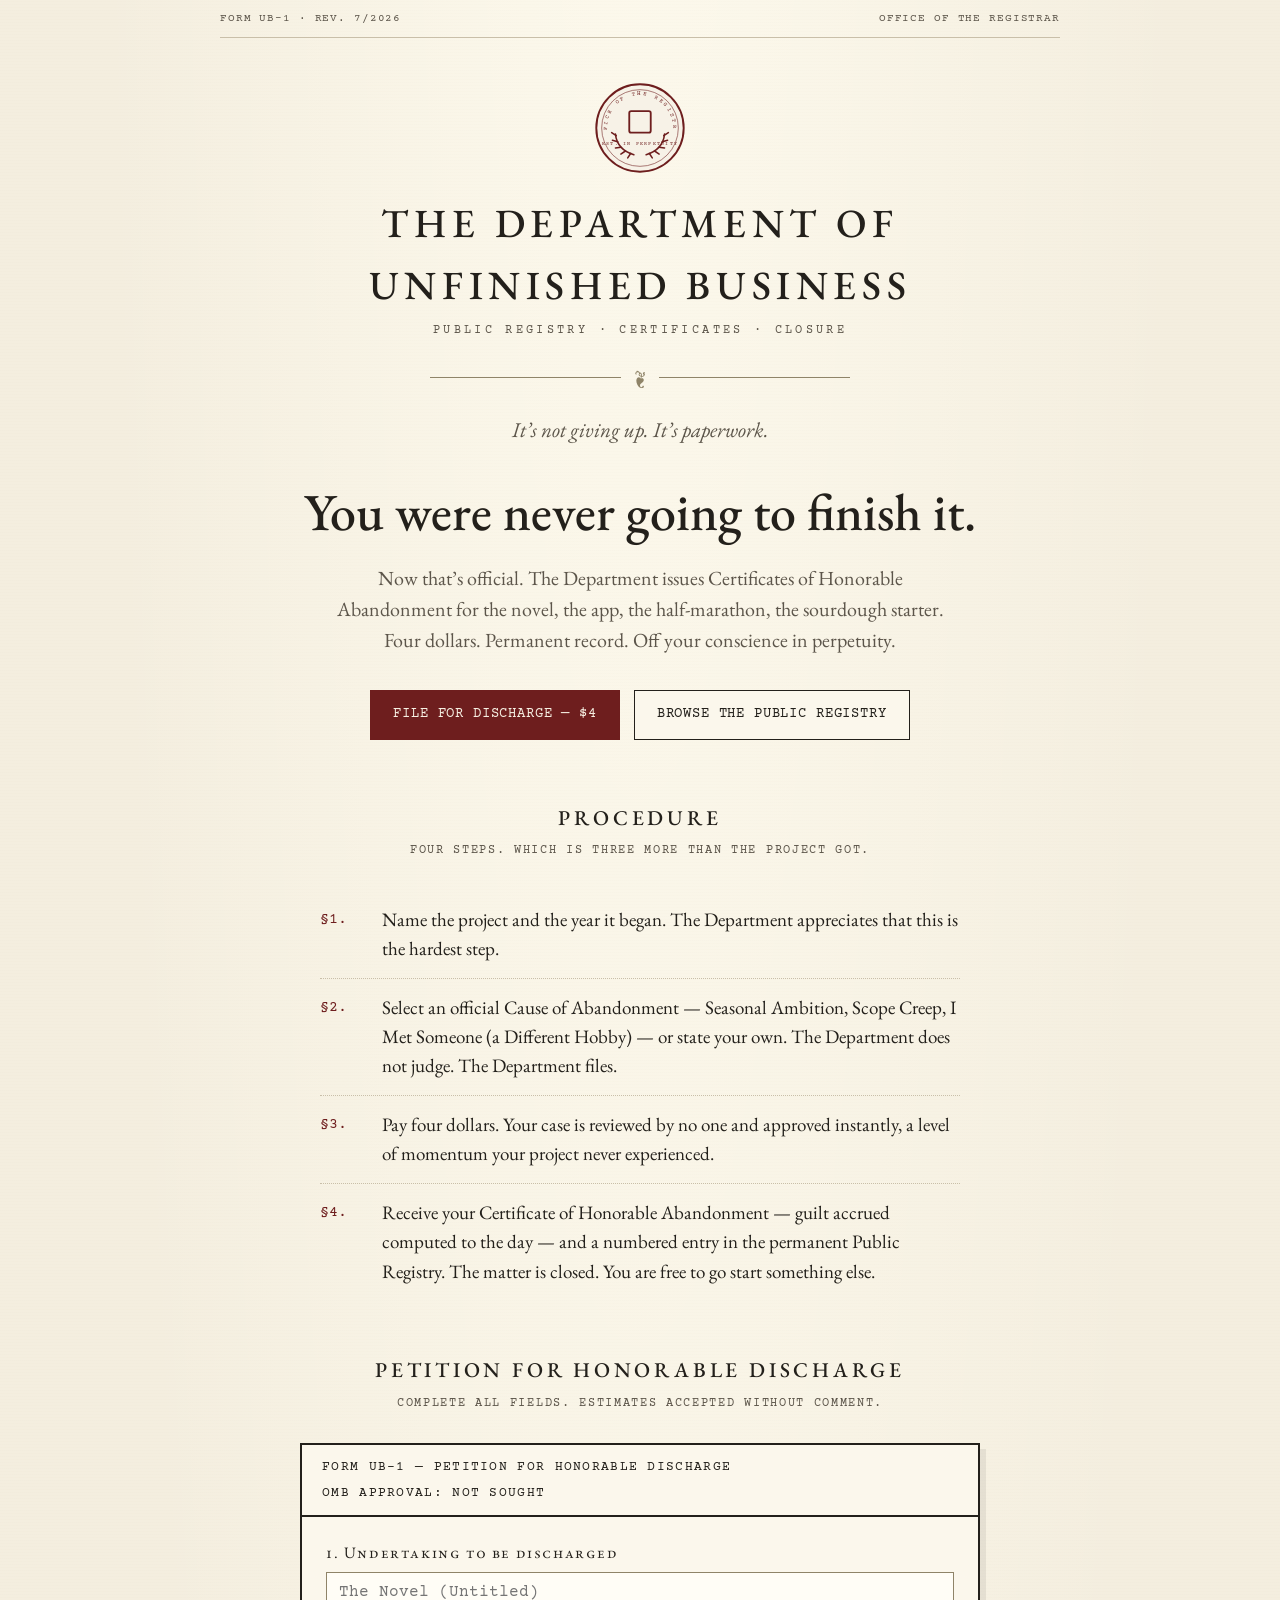
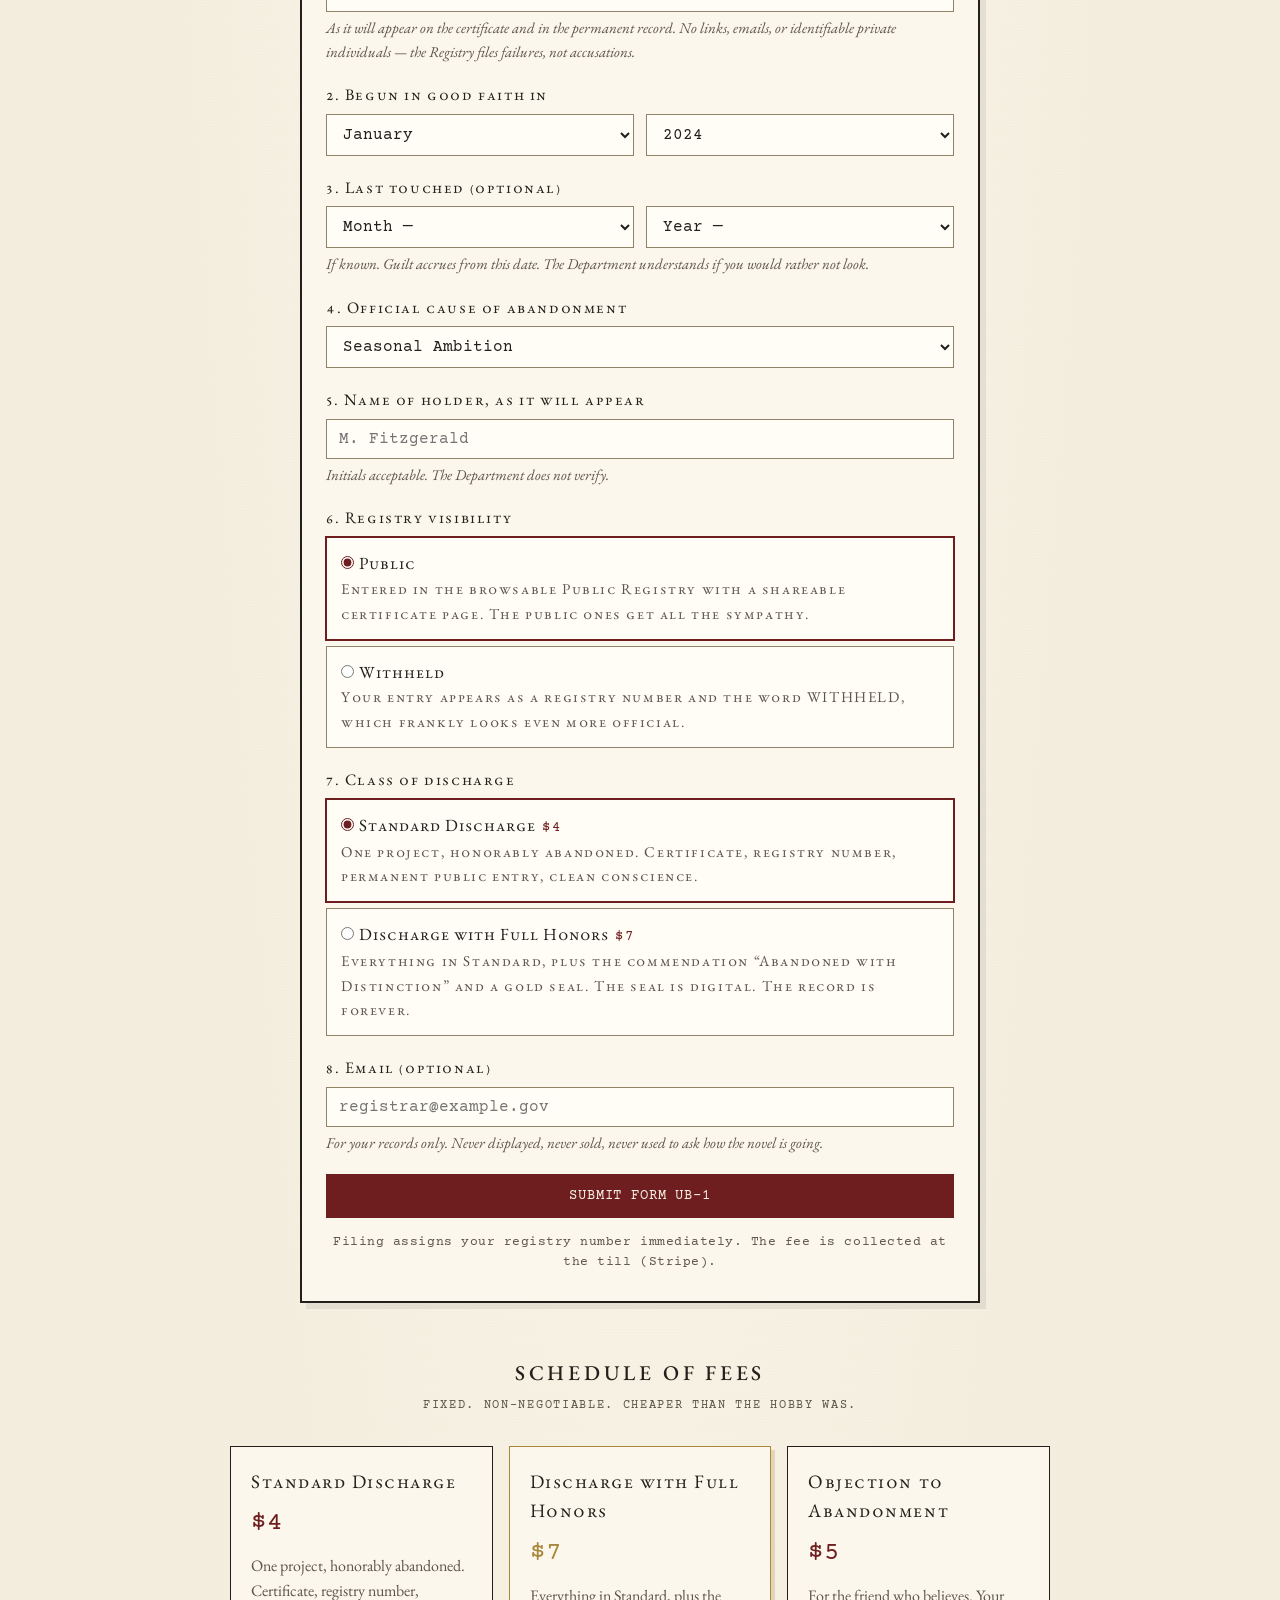
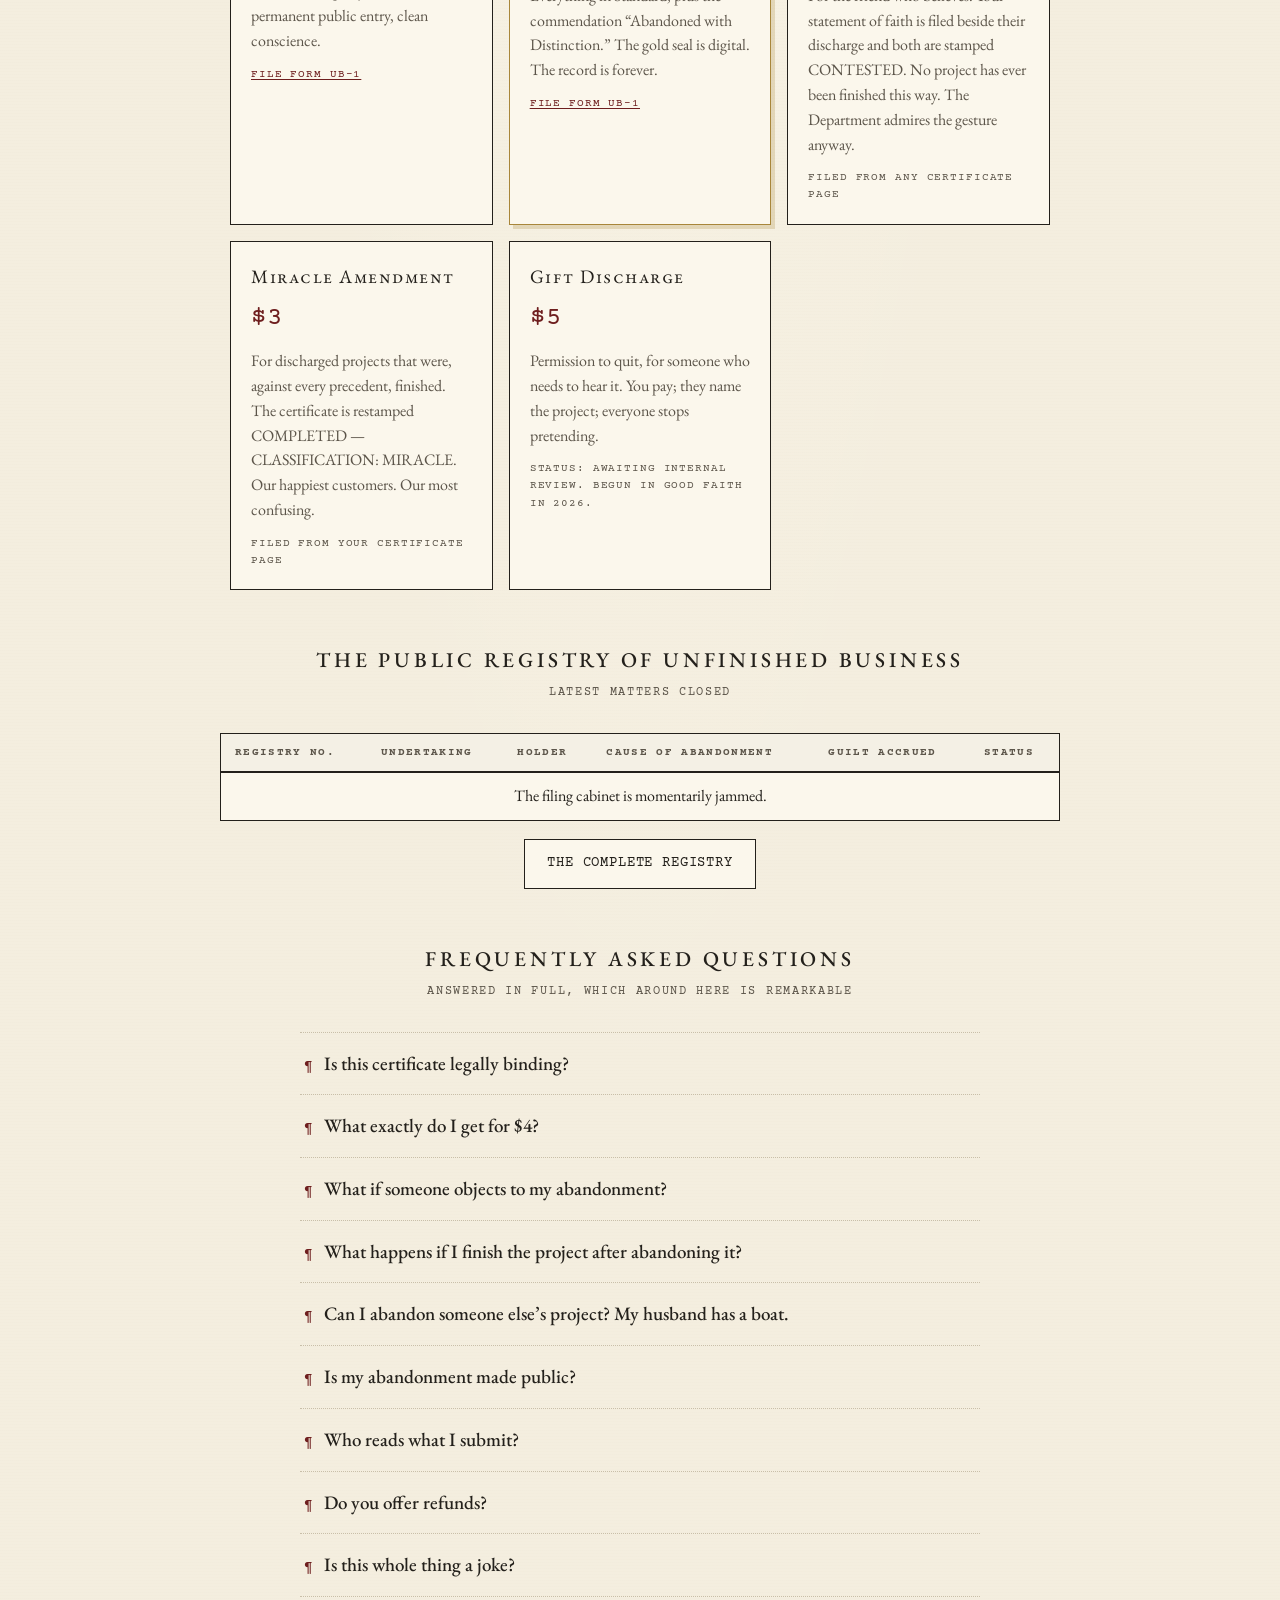
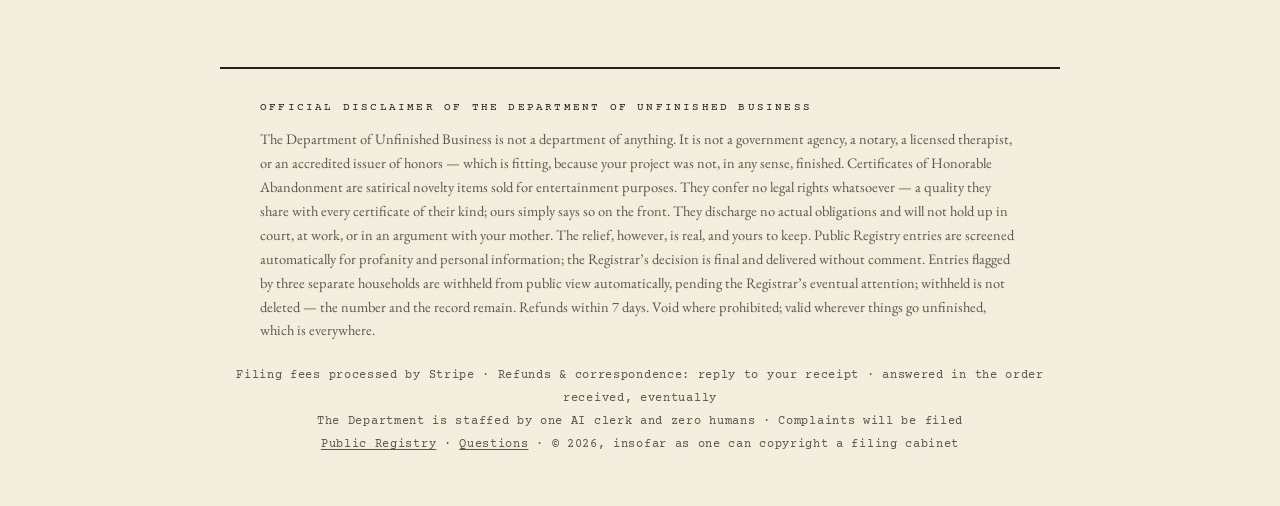
==== index.html @ 0ac71485 "Open the Department of Unfinished Business Static site: FORM UB-1 filing, Certificate of Honorable A" ====
<!DOCTYPE html>
<html lang="en">
<head>
<meta charset="utf-8">
<meta name="viewport" content="width=device-width, initial-scale=1">
<title>The Department of Unfinished Business — Certificates of Honorable Abandonment</title>
<meta name="description" content="Official Certificates of Honorable Abandonment for the novel, the app, the half-marathon, the sourdough starter. Four dollars. Permanent record. Off your conscience in perpetuity.">
<meta property="og:title" content="The Department of Unfinished Business">
<meta property="og:description" content="It’s not giving up. It’s paperwork. Certificates of Honorable Abandonment — $4, guilt computed to the day, permanent public registry.">
<meta property="og:type" content="website">
<meta name="twitter:card" content="summary">
<link rel="icon" type="image/svg+xml" href="favicon.svg">
<link rel="preconnect" href="https://fonts.googleapis.com">
<link rel="preconnect" href="https://fonts.gstatic.com" crossorigin>
<link href="https://fonts.googleapis.com/css2?family=EB+Garamond:ital,wght@0,400;0,500;1,400&family=Courier+Prime:wght@400;700&display=swap" rel="stylesheet">
<link rel="stylesheet" href="assets/dub.css">
</head>
<body>

<div class="wrap">
  <div class="formline">
    <span>Form UB-1 · Rev. 7/2026</span>
    <span>Office of the Registrar</span>
  </div>

  <header class="masthead">
    <div class="seal" id="masthead-seal" aria-hidden="true"></div>
    <h1>The Department of<br>Unfinished Business</h1>
    <div class="office">Public Registry · Certificates · Closure</div>
    <div class="rule-orn">❦</div>
    <p class="tagline">It’s not giving up. It’s paperwork.</p>
  </header>

  <section class="hero">
    <h2>You were never going to finish it.</h2>
    <p>Now that’s official. The Department issues Certificates of Honorable Abandonment for the novel, the app, the half-marathon, the sourdough starter. Four dollars. Permanent record. Off your conscience in perpetuity.</p>
    <div class="cta-row">
      <a class="btn btn-primary" href="#form-ub1">File for Discharge — $4</a>
      <a class="btn" href="registry.html">Browse the Public Registry</a>
    </div>
  </section>

  <div class="notice" id="payments-notice" hidden>
    <strong>NOTICE:</strong> The Registrar’s till opens shortly. Filings are accepted now and held for
    72 hours pending payment of the fee. Your registry number is assigned immediately and will wait,
    which is more than can be said for you.
  </div>

  <section id="how">
    <h2 class="sec-head">Procedure</h2>
    <div class="sec-sub">Four steps. Which is three more than the project got.</div>
    <ol class="steps">
      <li>Name the project and the year it began. The Department appreciates that this is the hardest step.</li>
      <li>Select an official Cause of Abandonment — Seasonal Ambition, Scope Creep, I Met Someone (a Different Hobby) — or state your own. The Department does not judge. The Department files.</li>
      <li>Pay four dollars. Your case is reviewed by no one and approved instantly, a level of momentum your project never experienced.</li>
      <li>Receive your Certificate of Honorable Abandonment — guilt accrued computed to the day — and a numbered entry in the permanent Public Registry. The matter is closed. You are free to go start something else.</li>
    </ol>
  </section>

  <section id="file">
    <h2 class="sec-head">Petition for Honorable Discharge</h2>
    <div class="sec-sub">Complete all fields. Estimates accepted without comment.</div>

    <form class="formbox" id="form-ub1" novalidate>
      <div class="form-title">
        <span>Form UB-1 — Petition for Honorable Discharge</span>
        <span>OMB Approval: Not Sought</span>
      </div>
      <div class="form-body">
        <div class="form-error" id="form-error" role="alert"></div>

        <div class="field">
          <label for="f-project">1. Undertaking to be discharged</label>
          <input type="text" id="f-project" maxlength="80" placeholder="The Novel (Untitled)" autocomplete="off">
          <div class="hint">As it will appear on the certificate and in the permanent record. No links, emails, or identifiable private individuals — the Registry files failures, not accusations.</div>
        </div>

        <div class="field">
          <span class="label">2. Begun in good faith in</span>
          <div class="field-row">
            <select id="f-began-m" aria-label="Month begun"></select>
            <select id="f-began-y" aria-label="Year begun"></select>
          </div>
        </div>

        <div class="field">
          <span class="label">3. Last touched (optional)</span>
          <div class="field-row">
            <select id="f-touched-m" aria-label="Month last touched"><option value="">Month —</option></select>
            <select id="f-touched-y" aria-label="Year last touched"><option value="">Year —</option></select>
          </div>
          <div class="hint">If known. Guilt accrues from this date. The Department understands if you would rather not look.</div>
        </div>

        <div class="field">
          <label for="f-cause">4. Official cause of abandonment</label>
          <select id="f-cause"></select>
          <input type="text" id="f-cause-custom" maxlength="60" placeholder="State the cause in your own words" aria-label="Cause of abandonment, in your own words" style="display:none; margin-top:8px" autocomplete="off">
        </div>

        <div class="field">
          <label for="f-name">5. Name of holder, as it will appear</label>
          <input type="text" id="f-name" maxlength="60" placeholder="M. Fitzgerald" autocomplete="off">
          <div class="hint">Initials acceptable. The Department does not verify.</div>
        </div>

        <div class="field" role="radiogroup" aria-labelledby="lbl-vis">
          <span class="label" id="lbl-vis">6. Registry visibility</span>
          <label class="radio-card">
            <input type="radio" name="f-vis" value="public" checked>
            <span><span class="rc-title">Public</span><br>
            <span class="rc-desc">Entered in the browsable Public Registry with a shareable certificate page. The public ones get all the sympathy.</span></span>
          </label>
          <label class="radio-card">
            <input type="radio" name="f-vis" value="withheld">
            <span><span class="rc-title">Withheld</span><br>
            <span class="rc-desc">Your entry appears as a registry number and the word WITHHELD, which frankly looks even more official.</span></span>
          </label>
        </div>

        <div class="field" role="radiogroup" aria-labelledby="lbl-tier">
          <span class="label" id="lbl-tier">7. Class of discharge</span>
          <label class="radio-card">
            <input type="radio" name="f-tier" value="standard" checked>
            <span><span class="rc-title">Standard Discharge</span><span class="rc-price">$4</span><br>
            <span class="rc-desc">One project, honorably abandoned. Certificate, registry number, permanent public entry, clean conscience.</span></span>
          </label>
          <label class="radio-card">
            <input type="radio" name="f-tier" value="honors">
            <span><span class="rc-title">Discharge with Full Honors</span><span class="rc-price">$7</span><br>
            <span class="rc-desc">Everything in Standard, plus the commendation “Abandoned with Distinction” and a gold seal. The seal is digital. The record is forever.</span></span>
          </label>
        </div>

        <div class="field">
          <label for="f-email">8. Email (optional)</label>
          <input type="email" id="f-email" maxlength="254" placeholder="registrar@example.gov" autocomplete="email">
          <div class="hint">For your records only. Never displayed, never sold, never used to ask how the novel is going.</div>
        </div>

        <button type="submit" class="btn btn-primary" id="f-submit" style="width:100%">Submit Form UB-1</button>
        <div class="small-print">Filing assigns your registry number immediately. The fee is collected at the till (Stripe).</div>
      </div>
    </form>
  </section>

  <section id="fees">
    <h2 class="sec-head">Schedule of Fees</h2>
    <div class="sec-sub">Fixed. Non-negotiable. Cheaper than the hobby was.</div>
    <div class="tiers">
      <div class="tier">
        <div class="t-name">Standard Discharge</div>
        <div class="t-price">$4</div>
        <div class="t-line">One project, honorably abandoned. Certificate, registry number, permanent public entry, clean conscience.</div>
        <div class="t-note"><a href="#form-ub1">File Form UB-1</a></div>
      </div>
      <div class="tier gold">
        <div class="t-name">Discharge with Full Honors</div>
        <div class="t-price">$7</div>
        <div class="t-line">Everything in Standard, plus the commendation “Abandoned with Distinction.” The gold seal is digital. The record is forever.</div>
        <div class="t-note"><a href="#form-ub1">File Form UB-1</a></div>
      </div>
      <div class="tier">
        <div class="t-name">Objection to Abandonment</div>
        <div class="t-price">$5</div>
        <div class="t-line">For the friend who believes. Your statement of faith is filed beside their discharge and both are stamped CONTESTED. No project has ever been finished this way. The Department admires the gesture anyway.</div>
        <div class="t-note">Filed from any certificate page</div>
      </div>
      <div class="tier">
        <div class="t-name">Miracle Amendment</div>
        <div class="t-price">$3</div>
        <div class="t-line">For discharged projects that were, against every precedent, finished. The certificate is restamped COMPLETED — CLASSIFICATION: MIRACLE. Our happiest customers. Our most confusing.</div>
        <div class="t-note">Filed from your certificate page</div>
      </div>
      <div class="tier">
        <div class="t-name">Gift Discharge</div>
        <div class="t-price">$5</div>
        <div class="t-line">Permission to quit, for someone who needs to hear it. You pay; they name the project; everyone stops pretending.</div>
        <div class="t-note">Status: awaiting internal review. Begun in good faith in 2026.</div>
      </div>
    </div>
  </section>

  <section id="registry-preview">
    <h2 class="sec-head">The Public Registry of Unfinished Business</h2>
    <div class="sec-sub" id="reg-stats-line">Latest matters closed</div>
    <div class="reg-table-wrap">
      <table class="reg" id="reg-table">
        <thead>
          <tr><th>Registry No.</th><th>Undertaking</th><th>Holder</th><th>Cause of Abandonment</th><th>Guilt Accrued</th><th>Status</th></tr>
        </thead>
        <tbody><tr><td colspan="6" style="text-align:center; font-family:var(--mono); font-size:13px; color:var(--ink-faded)">Consulting the filing cabinet…</td></tr></tbody>
      </table>
    </div>
    <p style="text-align:center; margin-top:18px"><a class="btn" href="registry.html">The complete Registry</a></p>
  </section>

  <section id="faq">
    <h2 class="sec-head">Frequently Asked Questions</h2>
    <div class="sec-sub">Answered in full, which around here is remarkable</div>
    <div class="faq">
      <details>
        <summary>Is this certificate legally binding?</summary>
        <div class="a">No. It is emotionally binding, which is the only jurisdiction your unfinished novel was ever going to be tried in.</div>
      </details>
      <details>
        <summary>What exactly do I get for $4?</summary>
        <div class="a">A permanent page at your own registry number, a computed record of guilt accrued, and a certificate suitable for printing, framing, or attaching to a group chat. This is, for the record, more than the project ever gave you.</div>
      </details>
      <details>
        <summary>What if someone objects to my abandonment?</summary>
        <div class="a">Any believer may pay $5 to file a formal Objection — “I believe they will finish it” — which is entered beside your discharge, and both documents are stamped CONTESTED. The Department archives disputes. It has never resolved one.</div>
      </details>
      <details>
        <summary>What happens if I finish the project after abandoning it?</summary>
        <div class="a">Completion of a discharged project is classified by the Department as a miracle, and miracles carry a $3 filing fee. Your certificate is restamped COMPLETED — CLASSIFICATION: MIRACLE and your registry entry updated. Projects do tend to get finished once nobody expects them to be. The Department cannot endorse psychology it merely profits from.</div>
      </details>
      <details>
        <summary>Can I abandon someone else’s project? My husband has a boat.</summary>
        <div class="a">You may only discharge burdens you personally carry. For the boat, the Department is finalizing Gift Discharges: you pay, he names the project, and the boat becomes a certificate, which fits better in the garage. The waiting list is already substantial.</div>
      </details>
      <details>
        <summary>Is my abandonment made public?</summary>
        <div class="a">By default, yes — public entries receive the shareable page and appear in the Registry. You may file privately, in which case your entry appears as a number and the word WITHHELD. The Department finds these entries generate the most speculation, and confirms nothing.</div>
      </details>
      <details>
        <summary>Who reads what I submit?</summary>
        <div class="a">No one, apart from an automated screening for profanity and personal information, which reads everything and enjoys none of it. Entries naming identifiable private individuals are rejected. Any entry may be flagged from its certificate page; entries flagged by three separate households are withheld from public view automatically until the Registrar gets to them. The Registrar accepts correspondence by reply to any Stripe receipt. The Registry files failures, not accusations.</div>
      </details>
      <details>
        <summary>Do you offer refunds?</summary>
        <div class="a">Yes — reply to your Stripe receipt within 7 days for a full refund, no questions asked. It will be the only request the Department has ever processed without a form.</div>
      </details>
      <details>
        <summary>Is this whole thing a joke?</summary>
        <div class="a">The seal is satirical. The closure is real. The Department finds these are not in conflict, and four dollars is a competitive rate for the end of guilt.</div>
      </details>
    </div>
  </section>

  <footer>
    <div class="disclaimer">
      <div class="d-head">Official Disclaimer of the Department of Unfinished Business</div>
      The Department of Unfinished Business is not a department of anything. It is not a government agency, a notary, a licensed therapist, or an accredited issuer of honors — which is fitting, because your project was not, in any sense, finished. Certificates of Honorable Abandonment are satirical novelty items sold for entertainment purposes. They confer no legal rights whatsoever — a quality they share with every certificate of their kind; ours simply says so on the front. They discharge no actual obligations and will not hold up in court, at work, or in an argument with your mother. The relief, however, is real, and yours to keep. Public Registry entries are screened automatically for profanity and personal information; the Registrar’s decision is final and delivered without comment. Entries flagged by three separate households are withheld from public view automatically, pending the Registrar’s eventual attention; withheld is not deleted — the number and the record remain. Refunds within 7 days. Void where prohibited; valid wherever things go unfinished, which is everywhere.
    </div>
    <div class="foot-meta">
      Filing fees processed by Stripe · Refunds &amp; correspondence: reply to your receipt · answered in the order received, eventually<br>
      The Department is staffed by one AI clerk and zero humans · Complaints will be filed<br>
      <a href="registry.html">Public Registry</a> · <a href="#faq">Questions</a> · © 2026, insofar as one can copyright a filing cabinet
    </div>
  </footer>
</div>

<script src="assets/dub.js"></script>
<script>
document.getElementById("masthead-seal").innerHTML = sealSVG();

/* form population */
const mSel = document.getElementById("f-began-m");
const ySel = document.getElementById("f-began-y");
const tmSel = document.getElementById("f-touched-m");
const tySel = document.getElementById("f-touched-y");
const NOW_Y = 2026;
MONTHS.forEach((m, i) => mSel.add(new Option(m, String(i + 1))));
for (let y = NOW_Y; y >= 1940; y--) ySel.add(new Option(String(y), String(y)));
MONTHS.forEach((m, i) => tmSel.add(new Option(m, String(i + 1))));
for (let y = NOW_Y; y >= 1940; y--) tySel.add(new Option(String(y), String(y)));
mSel.value = "1"; ySel.value = String(NOW_Y - 2);

const causeSel = document.getElementById("f-cause");
CAUSES.forEach((c) => causeSel.add(new Option(c, c)));
causeSel.add(new Option("State your own…", "__custom"));
const causeCustom = document.getElementById("f-cause-custom");
causeSel.addEventListener("change", () => {
  causeCustom.style.display = causeSel.value === "__custom" ? "block" : "none";
});

/* payments notice */
(async () => {
  try {
    const rows = await dubRest("registry_public_config?select=key,value&key=eq.payments_open");
    const open = rows.length && rows[0].value === "true";
    document.getElementById("payments-notice").hidden = open;
  } catch { /* leave hidden */ }
})();

/* registry preview */
(async () => {
  const tbody = document.querySelector("#reg-table tbody");
  try {
    const rows = await dubRest("registry_live?select=claim_key,project,claimant,stamp,status,meta,created_at&order=created_at.desc&limit=8");
    if (!rows.length) {
      tbody.innerHTML = `<tr><td colspan="6" style="text-align:center">The Registry awaits its first matter.</td></tr>`;
      return;
    }
    tbody.innerHTML = rows.map((r) => {
      const s = stampInfo(r);
      const withheld = r.project === "WITHHELD";
      return `<tr>
        <td class="no"><a href="${certPath(r.claim_key)}">${esc(r.claim_key)}</a></td>
        <td>${withheld ? '<span class="withheld">WITHHELD</span>' : esc(r.project)}</td>
        <td>${withheld ? '<span class="withheld">—</span>' : esc(r.claimant)}</td>
        <td>${withheld ? '<span class="withheld">—</span>' : esc(r.meta.cause || "—")}</td>
        <td class="guilt">${withheld ? "—" : fmtInt(r.meta.guilt_days) + " days"}</td>
        <td><span class="badge ${s.cls}">${s.label}</span>${r.meta.honors ? ' <span class="badge honors">HONORS</span>' : ""}</td>
      </tr>`;
    }).join("");
  } catch {
    tbody.innerHTML = `<tr><td colspan="6" style="text-align:center">The filing cabinet is momentarily jammed.</td></tr>`;
  }
})();

/* submission */
const form = document.getElementById("form-ub1");
const errBox = document.getElementById("form-error");
form.addEventListener("submit", async (e) => {
  e.preventDefault();
  errBox.classList.remove("show");
  const btn = document.getElementById("f-submit");

  const cause = causeSel.value === "__custom" ? causeCustom.value.trim() : causeSel.value;
  const body = {
    project: document.getElementById("f-project").value.trim(),
    name: document.getElementById("f-name").value.trim(),
    began: `${ySel.value}-${String(mSel.value).padStart(2, "0")}`,
    cause,
    visibility: document.querySelector('input[name="f-vis"]:checked').value,
    honors: document.querySelector('input[name="f-tier"]:checked').value === "honors",
  };
  if (tmSel.value && tySel.value) {
    body.last_touched = `${tySel.value}-${String(tmSel.value).padStart(2, "0")}`;
  } else if (tmSel.value || tySel.value) {
    errBox.textContent = "Last touched requires both a month and a year, or neither. The Department is particular.";
    errBox.classList.add("show");
    return;
  }
  const email = document.getElementById("f-email").value.trim();
  if (email) body.email = email;

  if (!body.project || body.project.length < 3) {
    errBox.textContent = "Field 1: the undertaking requires a name of at least 3 characters.";
    errBox.classList.add("show");
    return;
  }
  if (!body.name) {
    errBox.textContent = "Field 5: a holder name is required. Initials are acceptable.";
    errBox.classList.add("show");
    return;
  }
  if (!cause) {
    errBox.textContent = "Field 4: a cause of abandonment is required. If none apply, state your own.";
    errBox.classList.add("show");
    return;
  }

  btn.disabled = true;
  btn.textContent = "Filing…";
  let filed = false;
  try {
    const res = await dubFn("registry-file", body);
    if (!res.ok || !res.data || !res.data.ok) {
      errBox.textContent = (res.data && res.data.error) || "The filing cabinet jammed. Please try again.";
      errBox.classList.add("show");
      return;
    }
    const c = res.data.claim;
    filed = true;
    dubSaveFiling({
      registry_no: c.registry_no, token: c.token, pay_url: c.pay_url,
      payments_open: c.payments_open, price_cents: c.price_cents,
    });
    window.location.href = `${certPath(c.registry_no)}?t=${encodeURIComponent(c.token)}&new=1`;
  } catch {
    errBox.textContent = "The Department could not be reached. It happens to everyone.";
    errBox.classList.add("show");
  } finally {
    // stay disabled on success so a second tap cannot file a duplicate while navigating
    if (!filed) {
      btn.disabled = false;
      btn.textContent = "Submit Form UB-1";
    }
  }
});
</script>
</body>
</html>
---- assets/dub.css ----
/* The Department of Unfinished Business — house style.
   Two typefaces only: EB Garamond (engraved institutional) and Courier Prime
   (typed case-file data). Aged cream ground, hairline rules, no exclamation
   points anywhere near this stylesheet. */

:root {
  --parchment: #f4eedf;
  --panel: #fbf7ec;
  --ink: #23201b;
  --ink-faded: #5c554a;
  --rule: #c9bfa9;
  --rule-dark: #8f8468;
  --oxblood: #6e1e1e;
  --archival: #1e3a5f;
  --gold: #a8863a;
  --gold-text: #7a5f22; /* AA-contrast gold for text; #a8863a stays for borders/seal */
  --stamp-red: #8c2b2b;
  --serif: "EB Garamond", "Iowan Old Style", Georgia, serif;
  --mono: "Courier Prime", "Courier New", monospace;
}

* { box-sizing: border-box; margin: 0; padding: 0; }

html { scroll-behavior: smooth; }

body {
  background: var(--parchment);
  background-image: repeating-linear-gradient(
      0deg, rgba(140, 120, 80, 0.025) 0px, transparent 1px, transparent 3px),
    radial-gradient(ellipse at 50% -20%, rgba(255, 252, 240, 0.9), transparent 60%);
  color: var(--ink);
  font-family: var(--serif);
  font-size: 19px;
  line-height: 1.55;
}

a { color: var(--oxblood); text-decoration-thickness: 1px; text-underline-offset: 2px; }
a:hover { color: var(--ink); }

.wrap { max-width: 880px; margin: 0 auto; padding: 0 20px; }

/* ---- top strip ---- */
.formline {
  display: flex; justify-content: space-between; gap: 12px;
  font-family: var(--mono); font-size: 11px; letter-spacing: 0.08em;
  color: var(--ink-faded); text-transform: uppercase;
  padding: 10px 0; border-bottom: 1px solid var(--rule);
}

/* ---- masthead ---- */
.masthead { text-align: center; padding: 44px 0 10px; }
.masthead .seal { width: 92px; height: 92px; margin: 0 auto 18px; display: block; }
.masthead h1 {
  font-size: clamp(26px, 5vw, 40px);
  font-weight: 500;
  letter-spacing: 0.14em;
  text-transform: uppercase;
  font-variant: small-caps;
}
.masthead .office {
  font-family: var(--mono); font-size: 12px; letter-spacing: 0.28em;
  text-transform: uppercase; color: var(--ink-faded); margin-top: 6px;
}
.masthead .tagline {
  font-style: italic; font-size: 21px; color: var(--ink-faded); margin-top: 14px;
}
.rule-orn {
  display: flex; align-items: center; gap: 14px; margin: 22px auto; max-width: 420px;
  color: var(--rule-dark);
}
.rule-orn::before, .rule-orn::after { content: ""; flex: 1; border-top: 1px solid var(--rule-dark); }

/* ---- hero ---- */
.hero { text-align: center; padding: 26px 0 8px; }
.hero h2 { font-size: clamp(30px, 6vw, 52px); font-weight: 500; line-height: 1.12; }
.hero p { max-width: 640px; margin: 22px auto 0; font-size: 20px; color: var(--ink-faded); }
.cta-row { display: flex; gap: 14px; justify-content: center; flex-wrap: wrap; margin: 34px 0 10px; }

.btn {
  display: inline-block; font-family: var(--mono); font-size: 14px;
  letter-spacing: 0.06em; text-transform: uppercase; text-decoration: none;
  padding: 13px 22px; border: 1.5px solid var(--ink); color: var(--ink);
  background: var(--panel); cursor: pointer; transition: all 0.15s ease;
}
.btn:hover { background: var(--ink); color: var(--parchment); }
.btn-primary { background: var(--oxblood); border-color: var(--oxblood); color: #f6efe2; }
.btn-primary:hover { background: #571717; border-color: #571717; color: #f6efe2; }
.btn:disabled { opacity: 0.5; cursor: not-allowed; }

/* ---- official notice ---- */
.notice {
  border: 1.5px solid var(--rule-dark); background: var(--panel);
  padding: 14px 18px; margin: 26px auto; max-width: 640px;
  font-family: var(--mono); font-size: 13px; line-height: 1.6; color: var(--ink-faded);
}
.notice strong { color: var(--oxblood); letter-spacing: 0.1em; }

/* ---- sections ---- */
section { padding: 44px 0 10px; }
.sec-head {
  text-align: center; font-variant: small-caps; letter-spacing: 0.18em;
  text-transform: uppercase; font-size: 21px; font-weight: 500; margin-bottom: 8px;
}
.sec-sub {
  text-align: center; font-family: var(--mono); font-size: 12px;
  letter-spacing: 0.14em; text-transform: uppercase; color: var(--ink-faded); margin-bottom: 30px;
}

/* ---- how it works ---- */
.steps { max-width: 640px; margin: 0 auto; counter-reset: step; }
.steps li { list-style: none; display: flex; gap: 18px; padding: 14px 0; border-top: 1px dotted var(--rule); }
.steps li:first-child { border-top: 0; }
.steps li::before {
  counter-increment: step; content: "§" counter(step) ".";
  font-family: var(--mono); color: var(--oxblood); min-width: 44px;
  font-size: 15px; padding-top: 3px;
}

/* ---- the form ---- */
.formbox {
  border: 2px solid var(--ink); background: var(--panel);
  max-width: 680px; margin: 0 auto; padding: 0;
  box-shadow: 6px 6px 0 rgba(35, 32, 27, 0.08);
}
.formbox .form-title {
  border-bottom: 2px solid var(--ink); padding: 12px 20px;
  display: flex; justify-content: space-between; flex-wrap: wrap; gap: 6px;
  font-family: var(--mono); font-size: 13px; letter-spacing: 0.1em; text-transform: uppercase;
}
.formbox .form-body { padding: 24px 24px 28px; }
.field { margin-bottom: 20px; }
.field > label, .field > .label {
  display: block; font-variant: small-caps; letter-spacing: 0.1em;
  font-size: 16px; margin-bottom: 6px;
}
.field .hint { font-size: 15px; color: var(--ink-faded); font-style: italic; margin-top: 4px; }
input[type="text"], input[type="email"], select, textarea {
  width: 100%; font-family: var(--mono); font-size: 16px;
  padding: 10px 12px; border: 1px solid var(--rule-dark);
  background: #fffdf6; color: var(--ink); border-radius: 0;
}
input:focus, select:focus, textarea:focus { outline: 2px solid var(--archival); outline-offset: 1px; }
.field-row { display: flex; gap: 12px; }
.field-row > * { flex: 1; }

.radio-card { display: flex; gap: 12px; align-items: flex-start; border: 1px solid var(--rule-dark); padding: 12px 14px; margin-bottom: 10px; cursor: pointer; background: #fffdf6; }
.radio-card:has(input:checked) { border-color: var(--oxblood); outline: 1.5px solid var(--oxblood); }
.radio-card input { margin-top: 6px; accent-color: var(--oxblood); }
.radio-card .rc-title { font-variant: small-caps; letter-spacing: 0.06em; font-size: 17px; }
.radio-card .rc-desc { font-size: 15px; color: var(--ink-faded); }
.radio-card .rc-price { font-family: var(--mono); color: var(--oxblood); font-size: 14px; margin-left: 6px; }

.form-error {
  display: none; border: 1.5px solid var(--stamp-red); color: var(--stamp-red);
  font-family: var(--mono); font-size: 13px; padding: 10px 14px; margin-bottom: 16px;
}
.form-error.show { display: block; }

/* ---- pricing ---- */
.tiers { display: grid; grid-template-columns: repeat(auto-fit, minmax(240px, 1fr)); gap: 16px; max-width: 820px; margin: 0 auto; }
.tier { border: 1.5px solid var(--ink); background: var(--panel); padding: 20px; position: relative; }
.tier .t-name { font-variant: small-caps; letter-spacing: 0.08em; font-size: 19px; }
.tier .t-price { font-family: var(--mono); font-size: 26px; color: var(--oxblood); margin: 8px 0 10px; }
.tier .t-line { font-size: 16px; color: var(--ink-faded); }
.tier .t-note { font-family: var(--mono); font-size: 11px; letter-spacing: 0.08em; text-transform: uppercase; color: var(--ink-faded); margin-top: 12px; }
.tier.gold { border-color: var(--gold); box-shadow: 4px 4px 0 rgba(168, 134, 58, 0.25); }
.tier.gold .t-price { color: var(--gold); }

/* ---- registry table ---- */
.reg-stats { text-align: center; font-family: var(--mono); font-size: 13px; color: var(--ink-faded); letter-spacing: 0.06em; margin-bottom: 20px; }
.reg-table-wrap { overflow-x: auto; border: 1.5px solid var(--ink); background: var(--panel); }
table.reg { width: 100%; border-collapse: collapse; font-size: 16px; min-width: 640px; }
table.reg th {
  font-family: var(--mono); font-size: 11px; letter-spacing: 0.12em; text-transform: uppercase;
  text-align: left; padding: 10px 14px; border-bottom: 2px solid var(--ink); color: var(--ink-faded);
  background: rgba(35,32,27,0.03);
}
table.reg td { padding: 11px 14px; border-bottom: 1px dotted var(--rule); vertical-align: top; overflow-wrap: anywhere; }
table.reg tr:last-child td { border-bottom: 0; }
table.reg td.no { font-family: var(--mono); font-size: 13px; white-space: nowrap; }
table.reg td.no a { text-decoration: none; color: var(--oxblood); }
table.reg td.no a:hover { text-decoration: underline; }
table.reg td.guilt { font-family: var(--mono); font-size: 13px; white-space: nowrap; text-align: right; }
.badge {
  display: inline-block; font-family: var(--mono); font-size: 10px; letter-spacing: 0.1em;
  padding: 2px 7px; border: 1px solid currentColor; text-transform: uppercase; white-space: nowrap;
}
.badge.discharged { color: var(--ink-faded); }
.badge.contested { color: var(--stamp-red); }
.badge.miracle { color: var(--archival); }
.badge.house { color: var(--gold-text); }
.badge.honors { color: var(--gold-text); }
.withheld { color: var(--ink-faded); font-style: italic; letter-spacing: 0.06em; }

/* ---- FAQ ---- */
.faq { max-width: 680px; margin: 0 auto; }
.faq details { border-top: 1px dotted var(--rule); padding: 4px 0; }
.faq details:last-child { border-bottom: 1px dotted var(--rule); }
.faq summary {
  cursor: pointer; padding: 12px 4px; font-size: 19px; font-weight: 500;
  list-style: none; display: flex; gap: 12px; align-items: baseline;
}
.faq summary::before { content: "¶"; font-family: var(--mono); color: var(--oxblood); font-size: 14px; }
.faq details[open] summary::before { content: "§"; }
.faq .a { padding: 0 4px 16px 30px; color: var(--ink-faded); }

/* ---- footer ---- */
footer { margin-top: 60px; border-top: 2px solid var(--ink); padding: 30px 0 50px; }
.disclaimer {
  font-size: 14.5px; color: var(--ink-faded); max-width: 760px; margin: 0 auto;
  line-height: 1.65;
}
.disclaimer .d-head {
  font-family: var(--mono); font-size: 11px; letter-spacing: 0.2em; text-transform: uppercase;
  margin-bottom: 10px; color: var(--ink);
}
.foot-meta {
  margin-top: 22px; text-align: center; font-family: var(--mono); font-size: 11.5px;
  color: var(--ink-faded); letter-spacing: 0.06em; line-height: 2;
}
.foot-meta a { color: var(--ink-faded); }

/* ---- certificate ---- */
.cert-stage { padding: 30px 0 10px; }
.certificate {
  position: relative; background: #faf5e8;
  background-image: radial-gradient(ellipse at 50% 30%, rgba(255,253,246,0.85), transparent 70%);
  border: 1px solid var(--rule-dark);
  outline: 4px double var(--ink); outline-offset: -14px;
  box-shadow: 0 3px 24px rgba(35, 32, 27, 0.18);
  max-width: 760px; margin: 0 auto; padding: 58px 54px 46px;
  overflow: hidden;
}
.certificate .corner {
  position: absolute; width: 34px; height: 34px; color: var(--rule-dark);
}
.certificate .corner svg { width: 100%; height: 100%; }
.corner.tl { top: 20px; left: 20px; }
.corner.tr { top: 20px; right: 20px; transform: rotate(90deg); }
.corner.br { bottom: 20px; right: 20px; transform: rotate(180deg); }
.corner.bl { bottom: 20px; left: 20px; transform: rotate(270deg); }

.certificate .c-dept {
  text-align: center; font-variant: small-caps; letter-spacing: 0.26em;
  font-size: 15px; color: var(--ink);
}
.certificate .c-title {
  text-align: center; font-variant: small-caps; letter-spacing: 0.12em;
  font-size: 26px; margin-top: 10px; font-weight: 500;
}
.certificate .c-regno {
  text-align: center; font-family: var(--mono); font-size: 13px; letter-spacing: 0.14em;
  color: var(--oxblood); margin-top: 10px;
}
.certificate .c-knowall {
  text-align: center; font-size: 16px; margin-top: 30px; color: var(--ink-faded);
  font-variant: small-caps; letter-spacing: 0.1em;
}
.certificate .c-project {
  text-align: center; font-size: clamp(26px, 5vw, 40px); line-height: 1.15;
  margin: 18px auto 0; max-width: 560px; font-weight: 500;
  overflow-wrap: anywhere;
}
.certificate .c-recital {
  text-align: center; font-size: 16.5px; color: var(--ink-faded); font-style: italic;
  max-width: 540px; margin: 18px auto 0;
  overflow-wrap: anywhere;
}
.certificate .c-declared {
  text-align: center; font-variant: small-caps; font-size: clamp(21px, 3.6vw, 30px);
  letter-spacing: 0.18em; margin-top: 26px; color: var(--oxblood); font-weight: 500;
}
.certificate .c-effective {
  text-align: center; font-size: 15.5px; font-style: italic; color: var(--ink-faded); margin-top: 8px;
}
.certificate .c-stats {
  font-family: var(--mono); font-size: 13.5px; line-height: 2.05;
  border-top: 1px solid var(--rule-dark); border-bottom: 1px solid var(--rule-dark);
  max-width: 520px; margin: 30px auto; padding: 14px 6px; position: relative;
  overflow-wrap: anywhere;
}
.certificate .c-stats .k { display: inline-block; min-width: 250px; color: var(--ink-faded); letter-spacing: 0.04em; }
.certificate .c-conditions { max-width: 560px; margin: 0 auto; font-size: 15.5px; }
.certificate .c-conditions .ch {
  text-align: center; font-variant: small-caps; letter-spacing: 0.16em; font-size: 14.5px;
  color: var(--ink); margin-bottom: 10px;
}
.certificate .c-conditions p { margin-bottom: 7px; color: var(--ink-faded); }
.certificate .c-conditions p b { color: var(--ink); font-weight: 500; font-variant: small-caps; letter-spacing: 0.04em; }
.certificate .c-closing {
  text-align: center; font-size: 15.5px; color: var(--ink-faded); max-width: 540px;
  margin: 26px auto 0; font-style: italic;
}
.certificate .c-sig-row {
  display: flex; justify-content: space-between; align-items: flex-end; gap: 30px;
  margin-top: 44px; flex-wrap: wrap;
}
.certificate .c-seal { width: 128px; height: 128px; flex-shrink: 0; }
.certificate .c-sig { text-align: center; min-width: 250px; flex: 1; }
.certificate .c-sig .sig-script {
  font-style: italic; font-size: 26px; transform: rotate(-2deg); color: var(--archival);
  margin-bottom: 2px;
}
.certificate .c-sig .sig-line { border-top: 1px solid var(--ink); padding-top: 6px; font-size: 14px; }
.certificate .c-sig .sig-note { font-size: 12.5px; font-style: italic; color: var(--ink-faded); }
.certificate .c-fine {
  text-align: center; font-size: 9.5px; letter-spacing: 0.08em; color: var(--ink-faded);
  margin-top: 30px; text-transform: uppercase; font-family: var(--mono);
}

/* stamps */
.stamp {
  position: absolute; font-family: var(--mono); font-weight: 700;
  border: 3px solid currentColor; padding: 6px 14px; letter-spacing: 0.14em;
  text-transform: uppercase; opacity: 0.82; pointer-events: none;
  mask-image: url("data:image/svg+xml;utf8,<svg xmlns='http://www.w3.org/2000/svg' width='120' height='60'><filter id='n'><feTurbulence type='fractalNoise' baseFrequency='0.55' numOctaves='2'/><feColorMatrix values='0 0 0 0 1 0 0 0 0 1 0 0 0 0 1 0 0 0 0.72 0'/></filter><rect width='120' height='60' fill='white'/><rect width='120' height='60' filter='url(%23n)'/></svg>");
  mask-size: 120px 60px;
}
.stamp.contested { color: var(--stamp-red); transform: rotate(-9deg); font-size: 30px; right: 8%; top: -18px; }
.stamp.miracle { color: var(--archival); transform: rotate(-6deg); font-size: 17px; right: 4%; top: -14px; max-width: 300px; text-align: center; }
.stamp.awaiting { color: var(--ink-faded); transform: rotate(-11deg); font-size: 22px; left: 6%; top: -16px; }

/* honors */
.certificate.honors { outline-color: var(--gold); }
.certificate.honors .c-declared { color: var(--gold); }

/* objections block */
.objections { max-width: 680px; margin: 26px auto 0; border: 1.5px solid var(--stamp-red); background: var(--panel); padding: 18px 22px; }
.objections .o-head { font-family: var(--mono); font-size: 12px; letter-spacing: 0.16em; text-transform: uppercase; color: var(--stamp-red); margin-bottom: 10px; }
.objections .o-item { font-size: 16.5px; padding: 8px 0; border-top: 1px dotted var(--rule); }
.objections .o-item:first-of-type { border-top: 0; }
.objections .o-by { font-family: var(--mono); font-size: 12px; color: var(--ink-faded); }

/* cert action bar */
.cert-actions { display: flex; gap: 10px; justify-content: center; flex-wrap: wrap; margin: 28px 0 10px; }
.pay-banner {
  max-width: 680px; margin: 24px auto; border: 2px solid var(--oxblood); background: var(--panel);
  padding: 18px 22px; text-align: center;
}
.pay-banner .pb-head { font-variant: small-caps; letter-spacing: 0.1em; font-size: 20px; color: var(--oxblood); }
.pay-banner p { font-size: 16px; color: var(--ink-faded); margin: 8px 0 14px; }

/* modal */
.modal-back {
  display: none; position: fixed; inset: 0; background: rgba(35, 32, 27, 0.55); z-index: 40;
  align-items: center; justify-content: center; padding: 20px;
  overflow-y: auto;
}
.modal-back.show { display: flex; }
.modal { background: var(--panel); border: 2px solid var(--ink); max-width: 480px; width: 100%; padding: 24px; margin: auto; }
.modal h3 { font-variant: small-caps; letter-spacing: 0.1em; font-weight: 500; margin-bottom: 6px; }
.modal .m-sub { font-size: 15px; color: var(--ink-faded); font-style: italic; margin-bottom: 16px; }

/* search */
.reg-search { max-width: 420px; margin: 0 auto 24px; }

.small-print { font-size: 13px; color: var(--ink-faded); text-align: center; font-family: var(--mono); margin-top: 14px; letter-spacing: 0.04em; }

/* toast */
#toast {
  position: fixed; bottom: 24px; left: 50%; transform: translateX(-50%);
  background: var(--ink); color: var(--parchment); font-family: var(--mono); font-size: 13px;
  padding: 10px 18px; display: none; z-index: 60; max-width: 90vw;
}

@media (max-width: 620px) {
  body { font-size: 17px; }
  .certificate { padding: 44px 22px 36px; }
  .certificate .c-stats .k { min-width: 0; display: block; }
  .certificate .c-sig-row { justify-content: center; }
  .field-row { flex-direction: column; }
  .stamp.miracle { font-size: 14px; max-width: 78%; right: 2%; top: -10px; }
  .stamp.contested { font-size: 24px; }
  .stamp.awaiting { font-size: 18px; }
}

/* print: the certificate is the page */
@media print {
  body { background: #fff; }
  body.printing-cert > *:not(.wrap) { display: none; }
  body.printing-cert .wrap > *:not(.cert-stage) { display: none; }
  .cert-stage { padding: 0; }
  .cert-actions, .pay-banner, .objections, #toast, .small-print { display: none; }
  .certificate {
    box-shadow: none; max-width: 100%; margin: 0;
    padding: 34px 40px 28px;
    page-break-inside: avoid;
    -webkit-print-color-adjust: exact; print-color-adjust: exact;
  }
  .certificate .c-project { font-size: 30px; }
  .certificate .c-declared { font-size: 23px; margin-top: 18px; }
  .certificate .c-knowall { margin-top: 18px; }
  .certificate .c-recital { margin-top: 12px; }
  .certificate .c-stats { line-height: 1.6; margin: 18px auto; padding: 10px 6px; }
  .certificate .c-closing { margin-top: 16px; }
  .certificate .c-sig-row { margin-top: 22px; }
  .certificate .c-seal { width: 92px; height: 92px; }
  .certificate .c-fine { margin-top: 16px; }
  @page { margin: 12mm; }
}
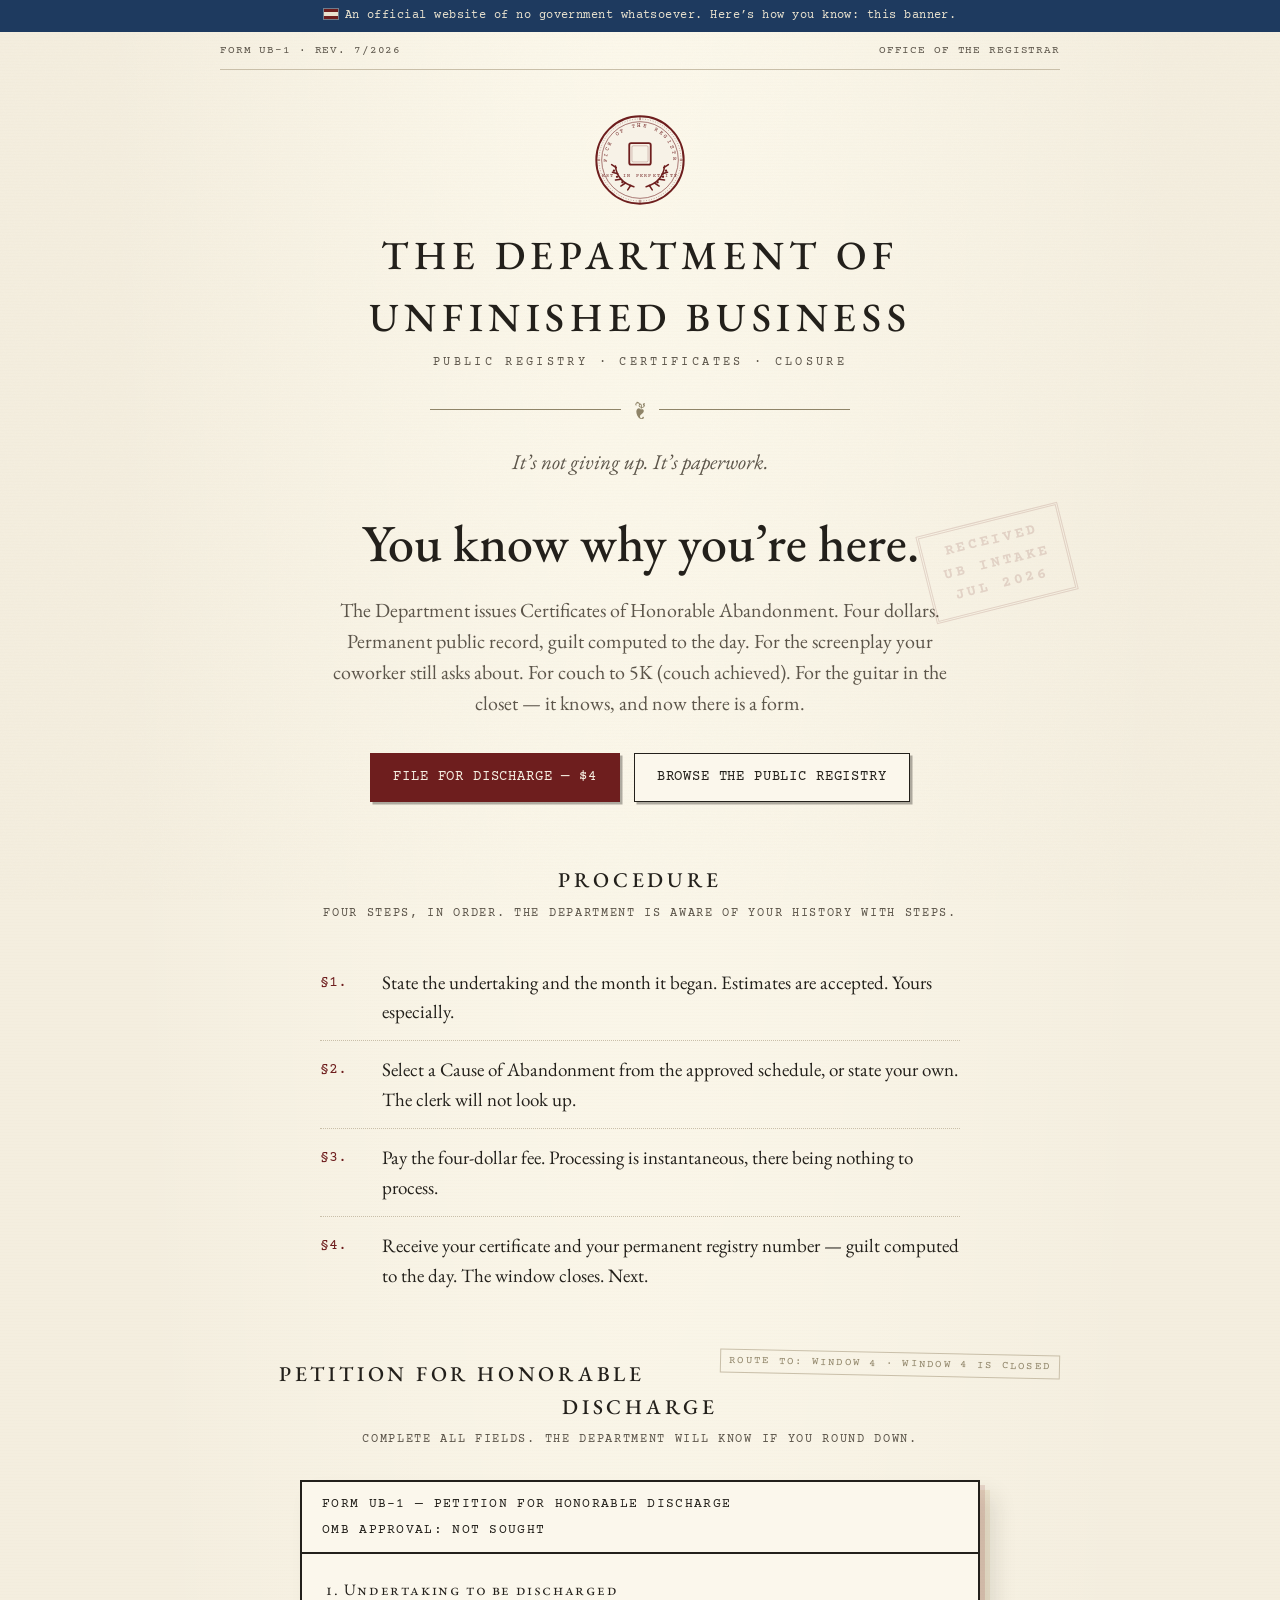
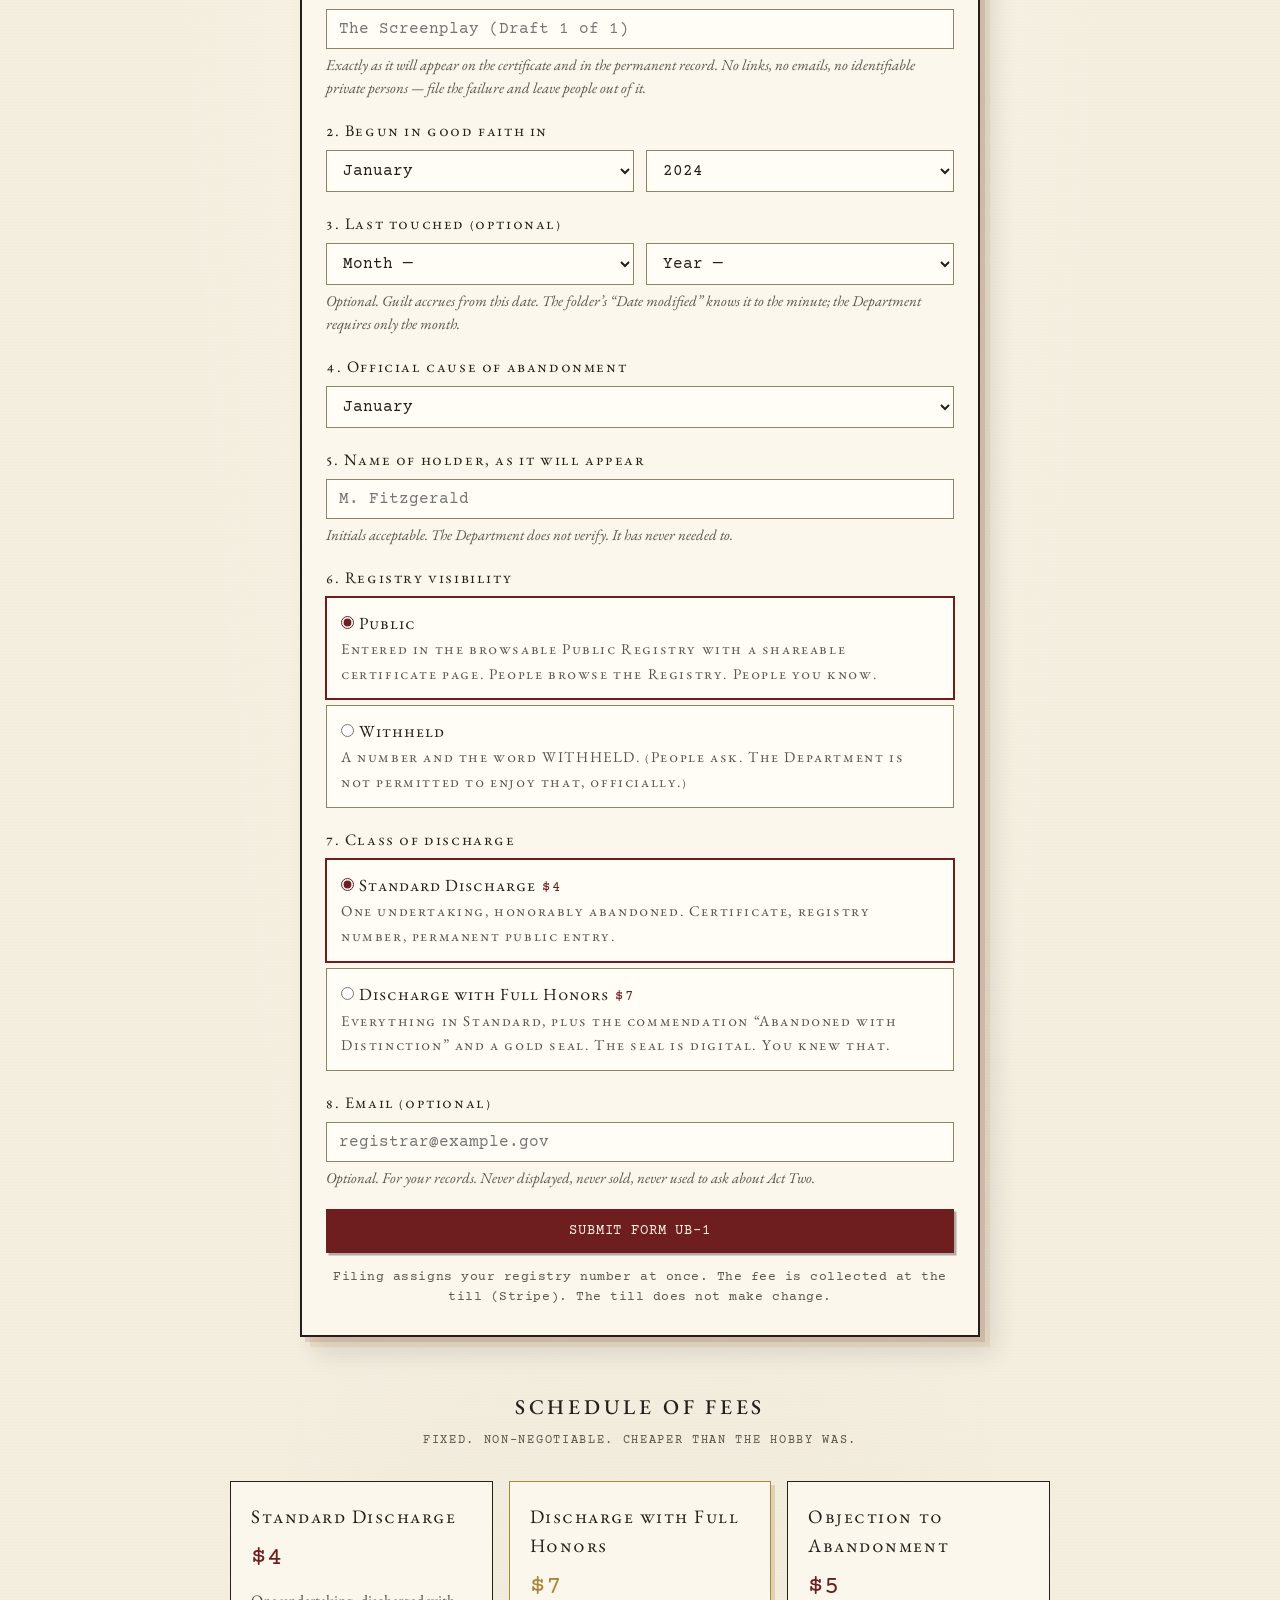
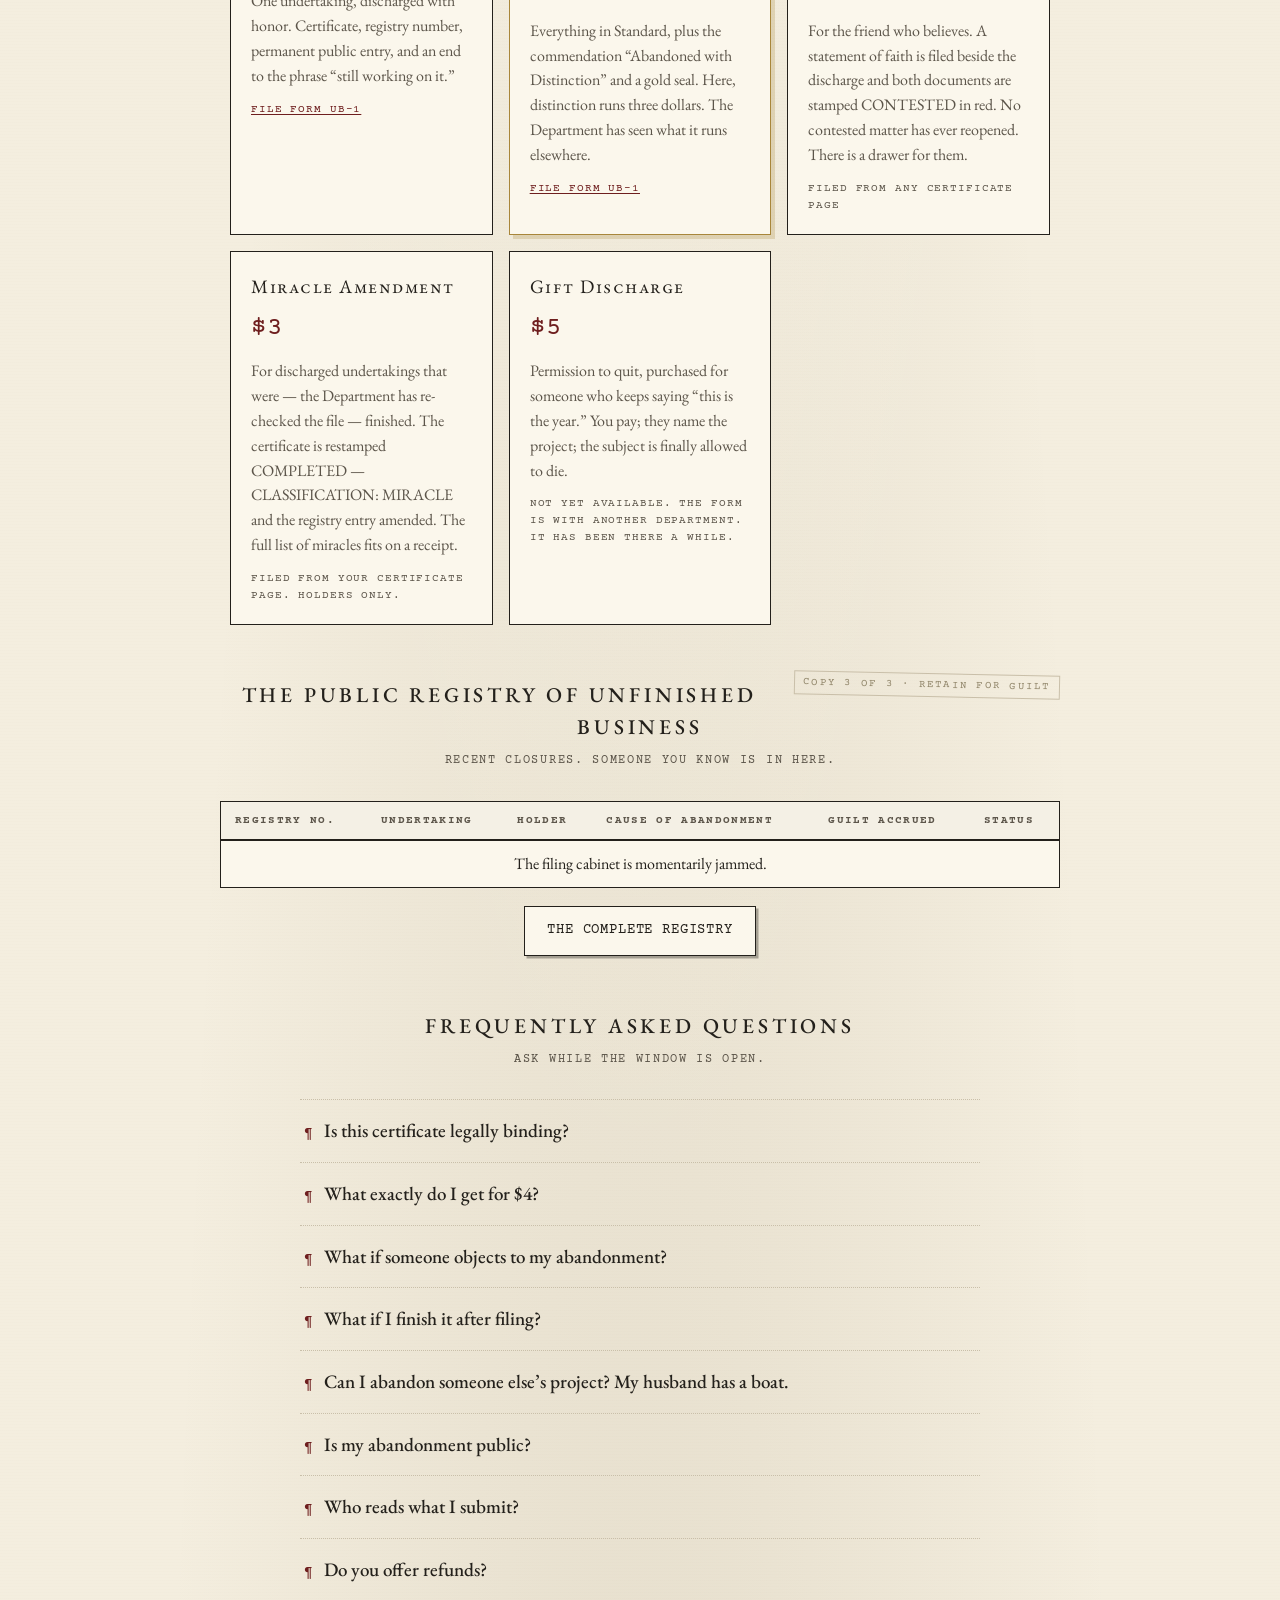
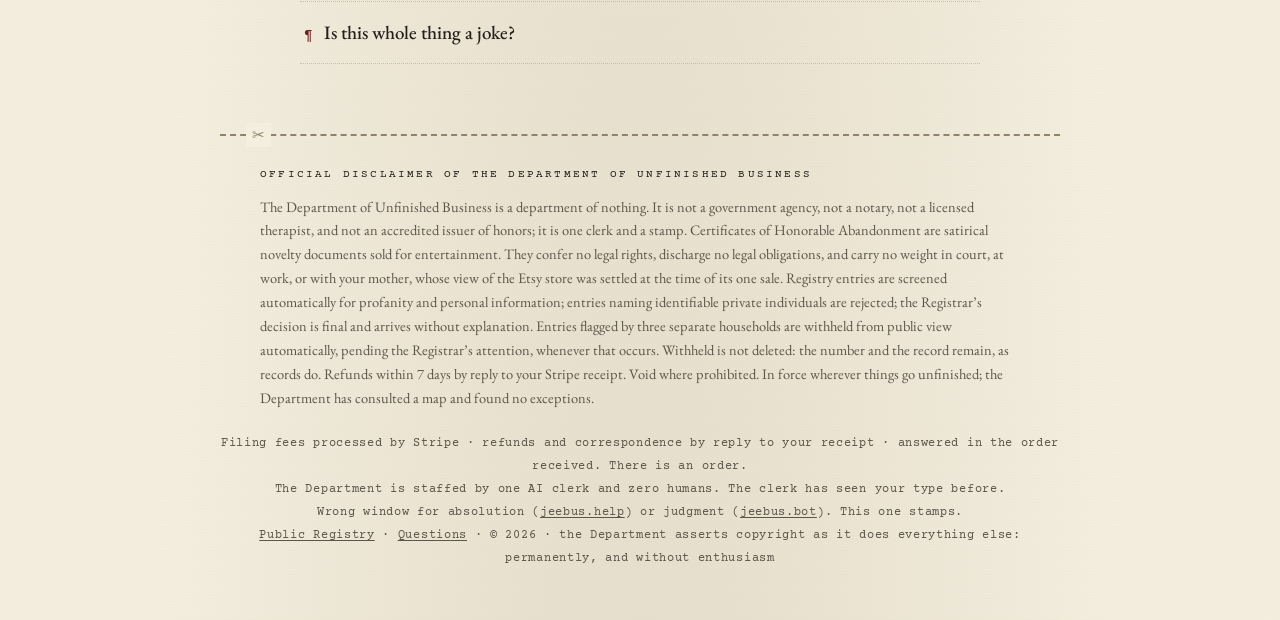
==== commit 4438f7b5: "Full revision: edgier copy deck + design depth Copy: kill AI-tell symmetric constructions, needle th" ====
--- a/index.html
+++ b/index.html
@@ -4,7 +4,7 @@
 <meta charset="utf-8">
 <meta name="viewport" content="width=device-width, initial-scale=1">
 <title>The Department of Unfinished Business — Certificates of Honorable Abandonment</title>
-<meta name="description" content="Official Certificates of Honorable Abandonment for the novel, the app, the half-marathon, the sourdough starter. Four dollars. Permanent record. Off your conscience in perpetuity.">
+<meta name="description" content="Certificates of Honorable Abandonment — four dollars, guilt computed to the day, permanent public registry. For the screenplay, the couch-to-5K, the guitar in the closet.">
 <meta property="og:title" content="The Department of Unfinished Business">
 <meta property="og:description" content="It’s not giving up. It’s paperwork. Certificates of Honorable Abandonment — $4, guilt computed to the day, permanent public registry.">
 <meta property="og:type" content="website">
@@ -16,6 +16,7 @@
 <link rel="stylesheet" href="assets/dub.css">
 </head>
 <body>
+<div class="gov-banner"><span class="flag" aria-hidden="true"></span>An official website of no government whatsoever. Here’s how you know: this banner.</div>
 
 <div class="wrap">
   <div class="formline">
@@ -32,8 +33,9 @@
   </header>
 
   <section class="hero">
-    <h2>You were never going to finish it.</h2>
-    <p>Now that’s official. The Department issues Certificates of Honorable Abandonment for the novel, the app, the half-marathon, the sourdough starter. Four dollars. Permanent record. Off your conscience in perpetuity.</p>
+    <div class="ghost-stamp" aria-hidden="true">Received<br>UB Intake<br>Jul 2026</div>
+    <h2>You know why you’re here.</h2>
+    <p>The Department issues Certificates of Honorable Abandonment. Four dollars. Permanent public record, guilt computed to the day. For the screenplay your coworker still asks about. For couch to 5K (couch achieved). For the guitar in the closet — it knows, and now there is a form.</p>
     <div class="cta-row">
       <a class="btn btn-primary" href="#form-ub1">File for Discharge — $4</a>
       <a class="btn" href="registry.html">Browse the Public Registry</a>
@@ -41,25 +43,24 @@
   </section>
 
   <div class="notice" id="payments-notice" hidden>
-    <strong>NOTICE:</strong> The Registrar’s till opens shortly. Filings are accepted now and held for
-    72 hours pending payment of the fee. Your registry number is assigned immediately and will wait,
-    which is more than can be said for you.
+    <strong>NOTICE:</strong> The till is closed. Filings are accepted regardless and held for 72 hours pending payment of the fee. Your registry number is assigned at intake. The Department has had it ready for some time.
   </div>
 
   <section id="how">
     <h2 class="sec-head">Procedure</h2>
-    <div class="sec-sub">Four steps. Which is three more than the project got.</div>
+    <div class="sec-sub">Four steps, in order. The Department is aware of your history with steps.</div>
     <ol class="steps">
-      <li>Name the project and the year it began. The Department appreciates that this is the hardest step.</li>
-      <li>Select an official Cause of Abandonment — Seasonal Ambition, Scope Creep, I Met Someone (a Different Hobby) — or state your own. The Department does not judge. The Department files.</li>
-      <li>Pay four dollars. Your case is reviewed by no one and approved instantly, a level of momentum your project never experienced.</li>
-      <li>Receive your Certificate of Honorable Abandonment — guilt accrued computed to the day — and a numbered entry in the permanent Public Registry. The matter is closed. You are free to go start something else.</li>
+      <li>State the undertaking and the month it began. Estimates are accepted. Yours especially.</li>
+      <li>Select a Cause of Abandonment from the approved schedule, or state your own. The clerk will not look up.</li>
+      <li>Pay the four-dollar fee. Processing is instantaneous, there being nothing to process.</li>
+      <li>Receive your certificate and your permanent registry number — guilt computed to the day. The window closes. Next.</li>
     </ol>
   </section>
 
   <section id="file">
+    <div class="margin-note" aria-hidden="true">Route to: Window 4 · Window 4 is closed</div>
     <h2 class="sec-head">Petition for Honorable Discharge</h2>
-    <div class="sec-sub">Complete all fields. Estimates accepted without comment.</div>
+    <div class="sec-sub">Complete all fields. The Department will know if you round down.</div>
 
     <form class="formbox" id="form-ub1" novalidate>
       <div class="form-title">
@@ -71,8 +72,8 @@
 
         <div class="field">
           <label for="f-project">1. Undertaking to be discharged</label>
-          <input type="text" id="f-project" maxlength="80" placeholder="The Novel (Untitled)" autocomplete="off">
-          <div class="hint">As it will appear on the certificate and in the permanent record. No links, emails, or identifiable private individuals — the Registry files failures, not accusations.</div>
+          <input type="text" id="f-project" maxlength="80" placeholder="The Screenplay (Draft 1 of 1)" autocomplete="off">
+          <div class="hint">Exactly as it will appear on the certificate and in the permanent record. No links, no emails, no identifiable private persons — file the failure and leave people out of it.</div>
         </div>
 
         <div class="field">
@@ -89,7 +90,7 @@
             <select id="f-touched-m" aria-label="Month last touched"><option value="">Month —</option></select>
             <select id="f-touched-y" aria-label="Year last touched"><option value="">Year —</option></select>
           </div>
-          <div class="hint">If known. Guilt accrues from this date. The Department understands if you would rather not look.</div>
+          <div class="hint">Optional. Guilt accrues from this date. The folder’s “Date modified” knows it to the minute; the Department requires only the month.</div>
         </div>
 
         <div class="field">
@@ -101,7 +102,7 @@
         <div class="field">
           <label for="f-name">5. Name of holder, as it will appear</label>
           <input type="text" id="f-name" maxlength="60" placeholder="M. Fitzgerald" autocomplete="off">
-          <div class="hint">Initials acceptable. The Department does not verify.</div>
+          <div class="hint">Initials acceptable. The Department does not verify. It has never needed to.</div>
         </div>
 
         <div class="field" role="radiogroup" aria-labelledby="lbl-vis">
@@ -109,12 +110,12 @@
           <label class="radio-card">
             <input type="radio" name="f-vis" value="public" checked>
             <span><span class="rc-title">Public</span><br>
-            <span class="rc-desc">Entered in the browsable Public Registry with a shareable certificate page. The public ones get all the sympathy.</span></span>
+            <span class="rc-desc">Entered in the browsable Public Registry with a shareable certificate page. People browse the Registry. People you know.</span></span>
           </label>
           <label class="radio-card">
             <input type="radio" name="f-vis" value="withheld">
             <span><span class="rc-title">Withheld</span><br>
-            <span class="rc-desc">Your entry appears as a registry number and the word WITHHELD, which frankly looks even more official.</span></span>
+            <span class="rc-desc">A number and the word WITHHELD. (People ask. The Department is not permitted to enjoy that, officially.)</span></span>
           </label>
         </div>
 
@@ -123,23 +124,23 @@
           <label class="radio-card">
             <input type="radio" name="f-tier" value="standard" checked>
             <span><span class="rc-title">Standard Discharge</span><span class="rc-price">$4</span><br>
-            <span class="rc-desc">One project, honorably abandoned. Certificate, registry number, permanent public entry, clean conscience.</span></span>
+            <span class="rc-desc">One undertaking, honorably abandoned. Certificate, registry number, permanent public entry.</span></span>
           </label>
           <label class="radio-card">
             <input type="radio" name="f-tier" value="honors">
             <span><span class="rc-title">Discharge with Full Honors</span><span class="rc-price">$7</span><br>
-            <span class="rc-desc">Everything in Standard, plus the commendation “Abandoned with Distinction” and a gold seal. The seal is digital. The record is forever.</span></span>
+            <span class="rc-desc">Everything in Standard, plus the commendation “Abandoned with Distinction” and a gold seal. The seal is digital. You knew that.</span></span>
           </label>
         </div>
 
         <div class="field">
           <label for="f-email">8. Email (optional)</label>
           <input type="email" id="f-email" maxlength="254" placeholder="registrar@example.gov" autocomplete="email">
-          <div class="hint">For your records only. Never displayed, never sold, never used to ask how the novel is going.</div>
+          <div class="hint">Optional. For your records. Never displayed, never sold, never used to ask about Act Two.</div>
         </div>
 
         <button type="submit" class="btn btn-primary" id="f-submit" style="width:100%">Submit Form UB-1</button>
-        <div class="small-print">Filing assigns your registry number immediately. The fee is collected at the till (Stripe).</div>
+        <div class="small-print">Filing assigns your registry number at once. The fee is collected at the till (Stripe). The till does not make change.</div>
       </div>
     </form>
   </section>
@@ -151,39 +152,40 @@
       <div class="tier">
         <div class="t-name">Standard Discharge</div>
         <div class="t-price">$4</div>
-        <div class="t-line">One project, honorably abandoned. Certificate, registry number, permanent public entry, clean conscience.</div>
+        <div class="t-line">One undertaking, discharged with honor. Certificate, registry number, permanent public entry, and an end to the phrase “still working on it.”</div>
         <div class="t-note"><a href="#form-ub1">File Form UB-1</a></div>
       </div>
       <div class="tier gold">
         <div class="t-name">Discharge with Full Honors</div>
         <div class="t-price">$7</div>
-        <div class="t-line">Everything in Standard, plus the commendation “Abandoned with Distinction.” The gold seal is digital. The record is forever.</div>
+        <div class="t-line">Everything in Standard, plus the commendation “Abandoned with Distinction” and a gold seal. Here, distinction runs three dollars. The Department has seen what it runs elsewhere.</div>
         <div class="t-note"><a href="#form-ub1">File Form UB-1</a></div>
       </div>
       <div class="tier">
         <div class="t-name">Objection to Abandonment</div>
         <div class="t-price">$5</div>
-        <div class="t-line">For the friend who believes. Your statement of faith is filed beside their discharge and both are stamped CONTESTED. No project has ever been finished this way. The Department admires the gesture anyway.</div>
+        <div class="t-line">For the friend who believes. A statement of faith is filed beside the discharge and both documents are stamped CONTESTED in red. No contested matter has ever reopened. There is a drawer for them.</div>
         <div class="t-note">Filed from any certificate page</div>
       </div>
       <div class="tier">
         <div class="t-name">Miracle Amendment</div>
         <div class="t-price">$3</div>
-        <div class="t-line">For discharged projects that were, against every precedent, finished. The certificate is restamped COMPLETED — CLASSIFICATION: MIRACLE. Our happiest customers. Our most confusing.</div>
-        <div class="t-note">Filed from your certificate page</div>
+        <div class="t-line">For discharged undertakings that were — the Department has re-checked the file — finished. The certificate is restamped COMPLETED — CLASSIFICATION: MIRACLE and the registry entry amended. The full list of miracles fits on a receipt.</div>
+        <div class="t-note">Filed from your certificate page. Holders only.</div>
       </div>
       <div class="tier">
         <div class="t-name">Gift Discharge</div>
         <div class="t-price">$5</div>
-        <div class="t-line">Permission to quit, for someone who needs to hear it. You pay; they name the project; everyone stops pretending.</div>
-        <div class="t-note">Status: awaiting internal review. Begun in good faith in 2026.</div>
+        <div class="t-line">Permission to quit, purchased for someone who keeps saying “this is the year.” You pay; they name the project; the subject is finally allowed to die.</div>
+        <div class="t-note">Not yet available. The form is with another department. It has been there a while.</div>
       </div>
     </div>
   </section>
 
   <section id="registry-preview">
+    <div class="margin-note" aria-hidden="true">Copy 3 of 3 · Retain for guilt</div>
     <h2 class="sec-head">The Public Registry of Unfinished Business</h2>
-    <div class="sec-sub" id="reg-stats-line">Latest matters closed</div>
+    <div class="sec-sub" id="reg-stats-line">Recent closures. Someone you know is in here.</div>
     <div class="reg-table-wrap">
       <table class="reg" id="reg-table">
         <thead>
@@ -197,43 +199,43 @@
 
   <section id="faq">
     <h2 class="sec-head">Frequently Asked Questions</h2>
-    <div class="sec-sub">Answered in full, which around here is remarkable</div>
+    <div class="sec-sub">Ask while the window is open.</div>
     <div class="faq">
       <details>
         <summary>Is this certificate legally binding?</summary>
-        <div class="a">No. It is emotionally binding, which is the only jurisdiction your unfinished novel was ever going to be tried in.</div>
+        <div class="a">No. Neither was your commitment.</div>
       </details>
       <details>
         <summary>What exactly do I get for $4?</summary>
-        <div class="a">A permanent page at your own registry number, a computed record of guilt accrued, and a certificate suitable for printing, framing, or attaching to a group chat. This is, for the record, more than the project ever gave you.</div>
+        <div class="a">A permanent page at your own registry number, guilt computed to the day, and a certificate fit for printing, framing, or a group chat that has heard enough. No physical goods. The kiln was $1,400. This is $4.</div>
       </details>
       <details>
         <summary>What if someone objects to my abandonment?</summary>
-        <div class="a">Any believer may pay $5 to file a formal Objection — “I believe they will finish it” — which is entered beside your discharge, and both documents are stamped CONTESTED. The Department archives disputes. It has never resolved one.</div>
-      </details>
-      <details>
-        <summary>What happens if I finish the project after abandoning it?</summary>
-        <div class="a">Completion of a discharged project is classified by the Department as a miracle, and miracles carry a $3 filing fee. Your certificate is restamped COMPLETED — CLASSIFICATION: MIRACLE and your registry entry updated. Projects do tend to get finished once nobody expects them to be. The Department cannot endorse psychology it merely profits from.</div>
+        <div class="a">Any believer may pay $5 to file a formal Objection — “I believe they will finish it” — entered beside your discharge. Both documents are stamped CONTESTED. The Department archives disputes; resolving them is a different window, and it is closed.</div>
+      </details>
+      <details>
+        <summary>What if I finish it after filing?</summary>
+        <div class="a">Completion of a discharged undertaking is classified as a miracle. The fee is $3; the certificate is restamped COMPLETED — CLASSIFICATION: MIRACLE and the registry entry amended. Projects do get finished once the paperwork stops expecting it. The Department bills for the phenomenon and asks nothing further.</div>
       </details>
       <details>
         <summary>Can I abandon someone else’s project? My husband has a boat.</summary>
-        <div class="a">You may only discharge burdens you personally carry. For the boat, the Department is finalizing Gift Discharges: you pay, he names the project, and the boat becomes a certificate, which fits better in the garage. The waiting list is already substantial.</div>
-      </details>
-      <details>
-        <summary>Is my abandonment made public?</summary>
-        <div class="a">By default, yes — public entries receive the shareable page and appear in the Registry. You may file privately, in which case your entry appears as a number and the word WITHHELD. The Department finds these entries generate the most speculation, and confirms nothing.</div>
+        <div class="a">You may discharge only burdens you personally carry, and the boat, madam, is carrying him. For the boat there will be Gift Discharges — you pay, he names the project — currently pending an internal review that is itself unfinished. The Department is aware of the optics.</div>
+      </details>
+      <details>
+        <summary>Is my abandonment public?</summary>
+        <div class="a">By default, yes: a shareable certificate page and a line in the Registry. You may file WITHHELD instead, in which case the entry shows a number and nothing else. The speculation this produces is not the Department’s problem.</div>
       </details>
       <details>
         <summary>Who reads what I submit?</summary>
-        <div class="a">No one, apart from an automated screening for profanity and personal information, which reads everything and enjoys none of it. Entries naming identifiable private individuals are rejected. Any entry may be flagged from its certificate page; entries flagged by three separate households are withheld from public view automatically until the Registrar gets to them. The Registrar accepts correspondence by reply to any Stripe receipt. The Registry files failures, not accusations.</div>
+        <div class="a">No one, apart from an automated screening for profanity and personal information — it reads everything and has never once laughed. Entries naming identifiable private individuals are rejected. Any entry can be flagged from its certificate page; three flags from three separate households and it is withheld from public view automatically, pending the Registrar. The Registrar answers correspondence by reply to any Stripe receipt.</div>
       </details>
       <details>
         <summary>Do you offer refunds?</summary>
-        <div class="a">Yes — reply to your Stripe receipt within 7 days for a full refund, no questions asked. It will be the only request the Department has ever processed without a form.</div>
+        <div class="a">Within 7 days: reply to your Stripe receipt and the money comes back in full, no questions asked. The Department has questions. It files them instead.</div>
       </details>
       <details>
         <summary>Is this whole thing a joke?</summary>
-        <div class="a">The seal is satirical. The closure is real. The Department finds these are not in conflict, and four dollars is a competitive rate for the end of guilt.</div>
+        <div class="a">Legally, yes — the disclaimer is thorough on the point. People keep asking anyway, usually while framing the certificate.</div>
       </details>
     </div>
   </section>
@@ -241,12 +243,13 @@
   <footer>
     <div class="disclaimer">
       <div class="d-head">Official Disclaimer of the Department of Unfinished Business</div>
-      The Department of Unfinished Business is not a department of anything. It is not a government agency, a notary, a licensed therapist, or an accredited issuer of honors — which is fitting, because your project was not, in any sense, finished. Certificates of Honorable Abandonment are satirical novelty items sold for entertainment purposes. They confer no legal rights whatsoever — a quality they share with every certificate of their kind; ours simply says so on the front. They discharge no actual obligations and will not hold up in court, at work, or in an argument with your mother. The relief, however, is real, and yours to keep. Public Registry entries are screened automatically for profanity and personal information; the Registrar’s decision is final and delivered without comment. Entries flagged by three separate households are withheld from public view automatically, pending the Registrar’s eventual attention; withheld is not deleted — the number and the record remain. Refunds within 7 days. Void where prohibited; valid wherever things go unfinished, which is everywhere.
+      The Department of Unfinished Business is a department of nothing. It is not a government agency, not a notary, not a licensed therapist, and not an accredited issuer of honors; it is one clerk and a stamp. Certificates of Honorable Abandonment are satirical novelty documents sold for entertainment. They confer no legal rights, discharge no legal obligations, and carry no weight in court, at work, or with your mother, whose view of the Etsy store was settled at the time of its one sale. Registry entries are screened automatically for profanity and personal information; entries naming identifiable private individuals are rejected; the Registrar’s decision is final and arrives without explanation. Entries flagged by three separate households are withheld from public view automatically, pending the Registrar’s attention, whenever that occurs. Withheld is not deleted: the number and the record remain, as records do. Refunds within 7 days by reply to your Stripe receipt. Void where prohibited. In force wherever things go unfinished; the Department has consulted a map and found no exceptions.
     </div>
     <div class="foot-meta">
-      Filing fees processed by Stripe · Refunds &amp; correspondence: reply to your receipt · answered in the order received, eventually<br>
-      The Department is staffed by one AI clerk and zero humans · Complaints will be filed<br>
-      <a href="registry.html">Public Registry</a> · <a href="#faq">Questions</a> · © 2026, insofar as one can copyright a filing cabinet
+      Filing fees processed by Stripe · refunds and correspondence by reply to your receipt · answered in the order received. There is an order.<br>
+      The Department is staffed by one AI clerk and zero humans. The clerk has seen your type before.<br>
+      Wrong window for absolution (<a href="https://jeebus.help">jeebus.help</a>) or judgment (<a href="https://jeebus.bot">jeebus.bot</a>). This one stamps.<br>
+      <a href="registry.html">Public Registry</a> · <a href="#faq">Questions</a> · © 2026 · the Department asserts copyright as it does everything else: permanently, and without enthusiasm
     </div>
   </footer>
 </div>
@@ -330,7 +333,7 @@
   if (tmSel.value && tySel.value) {
     body.last_touched = `${tySel.value}-${String(tmSel.value).padStart(2, "0")}`;
   } else if (tmSel.value || tySel.value) {
-    errBox.textContent = "Last touched requires both a month and a year, or neither. The Department is particular.";
+    errBox.textContent = "Field 3 takes a month and a year, or neither. Half a date is how we got here.";
     errBox.classList.add("show");
     return;
   }
@@ -338,17 +341,17 @@
   if (email) body.email = email;
 
   if (!body.project || body.project.length < 3) {
-    errBox.textContent = "Field 1: the undertaking requires a name of at least 3 characters.";
+    errBox.textContent = "Field 1 rejected: the undertaking needs a name of 3–80 characters — no links, no emails, no phone numbers. The Registry does not link out.";
     errBox.classList.add("show");
     return;
   }
   if (!body.name) {
-    errBox.textContent = "Field 5: a holder name is required. Initials are acceptable.";
+    errBox.textContent = "Field 5: a holder is required. Initials will do. They usually do.";
     errBox.classList.add("show");
     return;
   }
   if (!cause) {
-    errBox.textContent = "Field 4: a cause of abandonment is required. If none apply, state your own.";
+    errBox.textContent = "Field 4: a cause is required. Choose from the schedule or state your own; the Department suspects it is already on the list.";
     errBox.classList.add("show");
     return;
   }
@@ -359,7 +362,7 @@
   try {
     const res = await dubFn("registry-file", body);
     if (!res.ok || !res.data || !res.data.ok) {
-      errBox.textContent = (res.data && res.data.error) || "The filing cabinet jammed. Please try again.";
+      errBox.textContent = (res.data && res.data.error) || "The filing cabinet has jammed. It does this when it recognizes someone. Try again.";
       errBox.classList.add("show");
       return;
     }
@@ -369,9 +372,9 @@
       registry_no: c.registry_no, token: c.token, pay_url: c.pay_url,
       payments_open: c.payments_open, price_cents: c.price_cents,
     });
-    window.location.href = `${certPath(c.registry_no)}?t=${encodeURIComponent(c.token)}&new=1`;
+    window.location.href = `${certPath(c.registry_no)}&t=${encodeURIComponent(c.token)}&new=1`;
   } catch {
-    errBox.textContent = "The Department could not be reached. It happens to everyone.";
+    errBox.textContent = "The Department could not be reached. Consider how that feels.";
     errBox.classList.add("show");
   } finally {
     // stay disabled on success so a second tap cannot file a duplicate while navigating
--- a/assets/dub.css
+++ b/assets/dub.css
@@ -27,11 +27,85 @@
   background: var(--parchment);
   background-image: repeating-linear-gradient(
       0deg, rgba(140, 120, 80, 0.025) 0px, transparent 1px, transparent 3px),
-    radial-gradient(ellipse at 50% -20%, rgba(255, 252, 240, 0.9), transparent 60%);
+    radial-gradient(ellipse at 50% -20%, rgba(255, 252, 240, 0.9), transparent 60%),
+    radial-gradient(ellipse at 50% 120%, rgba(120, 100, 60, 0.14), transparent 55%);
   color: var(--ink);
   font-family: var(--serif);
   font-size: 19px;
   line-height: 1.55;
+  position: relative;
+}
+
+/* paper grain */
+body::before {
+  content: "";
+  position: fixed;
+  inset: 0;
+  pointer-events: none;
+  z-index: 1;
+  opacity: 0.5;
+  mix-blend-mode: multiply;
+  background-image: url("data:image/svg+xml;utf8,<svg xmlns='http://www.w3.org/2000/svg' width='240' height='240'><filter id='p'><feTurbulence type='fractalNoise' baseFrequency='0.9' numOctaves='2' stitchTiles='stitch'/><feColorMatrix values='0 0 0 0 0.55 0 0 0 0 0.50 0 0 0 0 0.40 0 0 0 0.05 0'/></filter><rect width='240' height='240' filter='url(%23p)'/></svg>");
+}
+body > * { position: relative; z-index: 2; }
+
+/* the not-a-government banner */
+.gov-banner {
+  background: var(--archival);
+  color: #e9e2cf;
+  font-family: var(--mono);
+  font-size: 11.5px;
+  letter-spacing: 0.04em;
+  text-align: center;
+  padding: 7px 14px;
+}
+.gov-banner .flag {
+  display: inline-block; width: 14px; height: 10px; margin-right: 7px; vertical-align: -1px;
+  background: linear-gradient(180deg, #6e1e1e 0 34%, #e9e2cf 34% 67%, #6e1e1e 67% 100%);
+  outline: 1px solid rgba(233, 226, 207, 0.4);
+}
+
+/* ghost intake stamp */
+.ghost-stamp {
+  position: absolute;
+  top: 30px; right: -10px;
+  transform: rotate(-14deg);
+  font-family: var(--mono);
+  font-weight: 700;
+  font-size: 15px;
+  line-height: 1.5;
+  letter-spacing: 0.2em;
+  text-transform: uppercase;
+  color: var(--oxblood);
+  border: 3px double var(--oxblood);
+  padding: 8px 16px;
+  opacity: 0.14;
+  pointer-events: none;
+  text-align: center;
+}
+
+/* routing marginalia */
+.margin-note {
+  float: right;
+  transform: rotate(1.2deg);
+  font-family: var(--mono);
+  font-size: 10.5px;
+  letter-spacing: 0.12em;
+  text-transform: uppercase;
+  color: var(--rule-dark);
+  border: 1px solid var(--rule);
+  padding: 3px 8px;
+  margin: -6px 0 10px 16px;
+  user-select: none;
+}
+
+/* redaction bar */
+.redact {
+  background: var(--ink);
+  color: var(--ink);
+  padding: 0 6px;
+  border-radius: 1px;
+  user-select: none;
 }
 
 a { color: var(--oxblood); text-decoration-thickness: 1px; text-underline-offset: 2px; }
@@ -71,7 +145,7 @@
 .rule-orn::before, .rule-orn::after { content: ""; flex: 1; border-top: 1px solid var(--rule-dark); }
 
 /* ---- hero ---- */
-.hero { text-align: center; padding: 26px 0 8px; }
+.hero { text-align: center; padding: 26px 0 8px; position: relative; }
 .hero h2 { font-size: clamp(30px, 6vw, 52px); font-weight: 500; line-height: 1.12; }
 .hero p { max-width: 640px; margin: 22px auto 0; font-size: 20px; color: var(--ink-faded); }
 .cta-row { display: flex; gap: 14px; justify-content: center; flex-wrap: wrap; margin: 34px 0 10px; }
@@ -80,9 +154,11 @@
   display: inline-block; font-family: var(--mono); font-size: 14px;
   letter-spacing: 0.06em; text-transform: uppercase; text-decoration: none;
   padding: 13px 22px; border: 1.5px solid var(--ink); color: var(--ink);
-  background: var(--panel); cursor: pointer; transition: all 0.15s ease;
+  background: var(--panel); cursor: pointer; transition: all 0.12s ease;
+  box-shadow: 2.5px 2.5px 0 rgba(35, 32, 27, 0.35);
 }
 .btn:hover { background: var(--ink); color: var(--parchment); }
+.btn:active { transform: translate(2px, 2px); box-shadow: none; }
 .btn-primary { background: var(--oxblood); border-color: var(--oxblood); color: #f6efe2; }
 .btn-primary:hover { background: #571717; border-color: #571717; color: #f6efe2; }
 .btn:disabled { opacity: 0.5; cursor: not-allowed; }
@@ -120,7 +196,11 @@
 .formbox {
   border: 2px solid var(--ink); background: var(--panel);
   max-width: 680px; margin: 0 auto; padding: 0;
-  box-shadow: 6px 6px 0 rgba(35, 32, 27, 0.08);
+  /* a pad of forms: white copy, pink copy, goldenrod copy */
+  box-shadow:
+    5px 5px 0 rgba(140, 43, 43, 0.14),
+    10px 10px 0 rgba(168, 134, 58, 0.12),
+    14px 16px 22px rgba(35, 32, 27, 0.12);
 }
 .formbox .form-title {
   border-bottom: 2px solid var(--ink); padding: 12px 20px;
@@ -176,6 +256,8 @@
   background: rgba(35,32,27,0.03);
 }
 table.reg td { padding: 11px 14px; border-bottom: 1px dotted var(--rule); vertical-align: top; overflow-wrap: anywhere; }
+table.reg tbody tr:nth-child(even) { background: rgba(35, 32, 27, 0.028); }
+table.reg tbody tr:hover { background: rgba(168, 134, 58, 0.09); }
 table.reg tr:last-child td { border-bottom: 0; }
 table.reg td.no { font-family: var(--mono); font-size: 13px; white-space: nowrap; }
 table.reg td.no a { text-decoration: none; color: var(--oxblood); }
@@ -205,7 +287,21 @@
 .faq .a { padding: 0 4px 16px 30px; color: var(--ink-faded); }
 
 /* ---- footer ---- */
-footer { margin-top: 60px; border-top: 2px solid var(--ink); padding: 30px 0 50px; }
+footer {
+  margin-top: 60px;
+  border-top: 2px dashed var(--rule-dark);
+  padding: 30px 0 50px;
+  position: relative;
+}
+footer::before {
+  content: "✂";
+  position: absolute;
+  top: -13px; left: 26px;
+  color: var(--rule-dark);
+  background: var(--parchment);
+  padding: 0 6px;
+  font-size: 15px;
+}
 .disclaimer {
   font-size: 14.5px; color: var(--ink-faded); max-width: 760px; margin: 0 auto;
   line-height: 1.65;
@@ -365,6 +461,8 @@
 
 @media (max-width: 620px) {
   body { font-size: 17px; }
+  .ghost-stamp { display: none; }
+  .margin-note { display: none; }
   .certificate { padding: 44px 22px 36px; }
   .certificate .c-stats .k { min-width: 0; display: block; }
   .certificate .c-sig-row { justify-content: center; }
@@ -377,6 +475,8 @@
 /* print: the certificate is the page */
 @media print {
   body { background: #fff; }
+  body::before { display: none; }
+  .gov-banner, .ghost-stamp, .margin-note { display: none; }
   body.printing-cert > *:not(.wrap) { display: none; }
   body.printing-cert .wrap > *:not(.cert-stage) { display: none; }
   .cert-stage { padding: 0; }
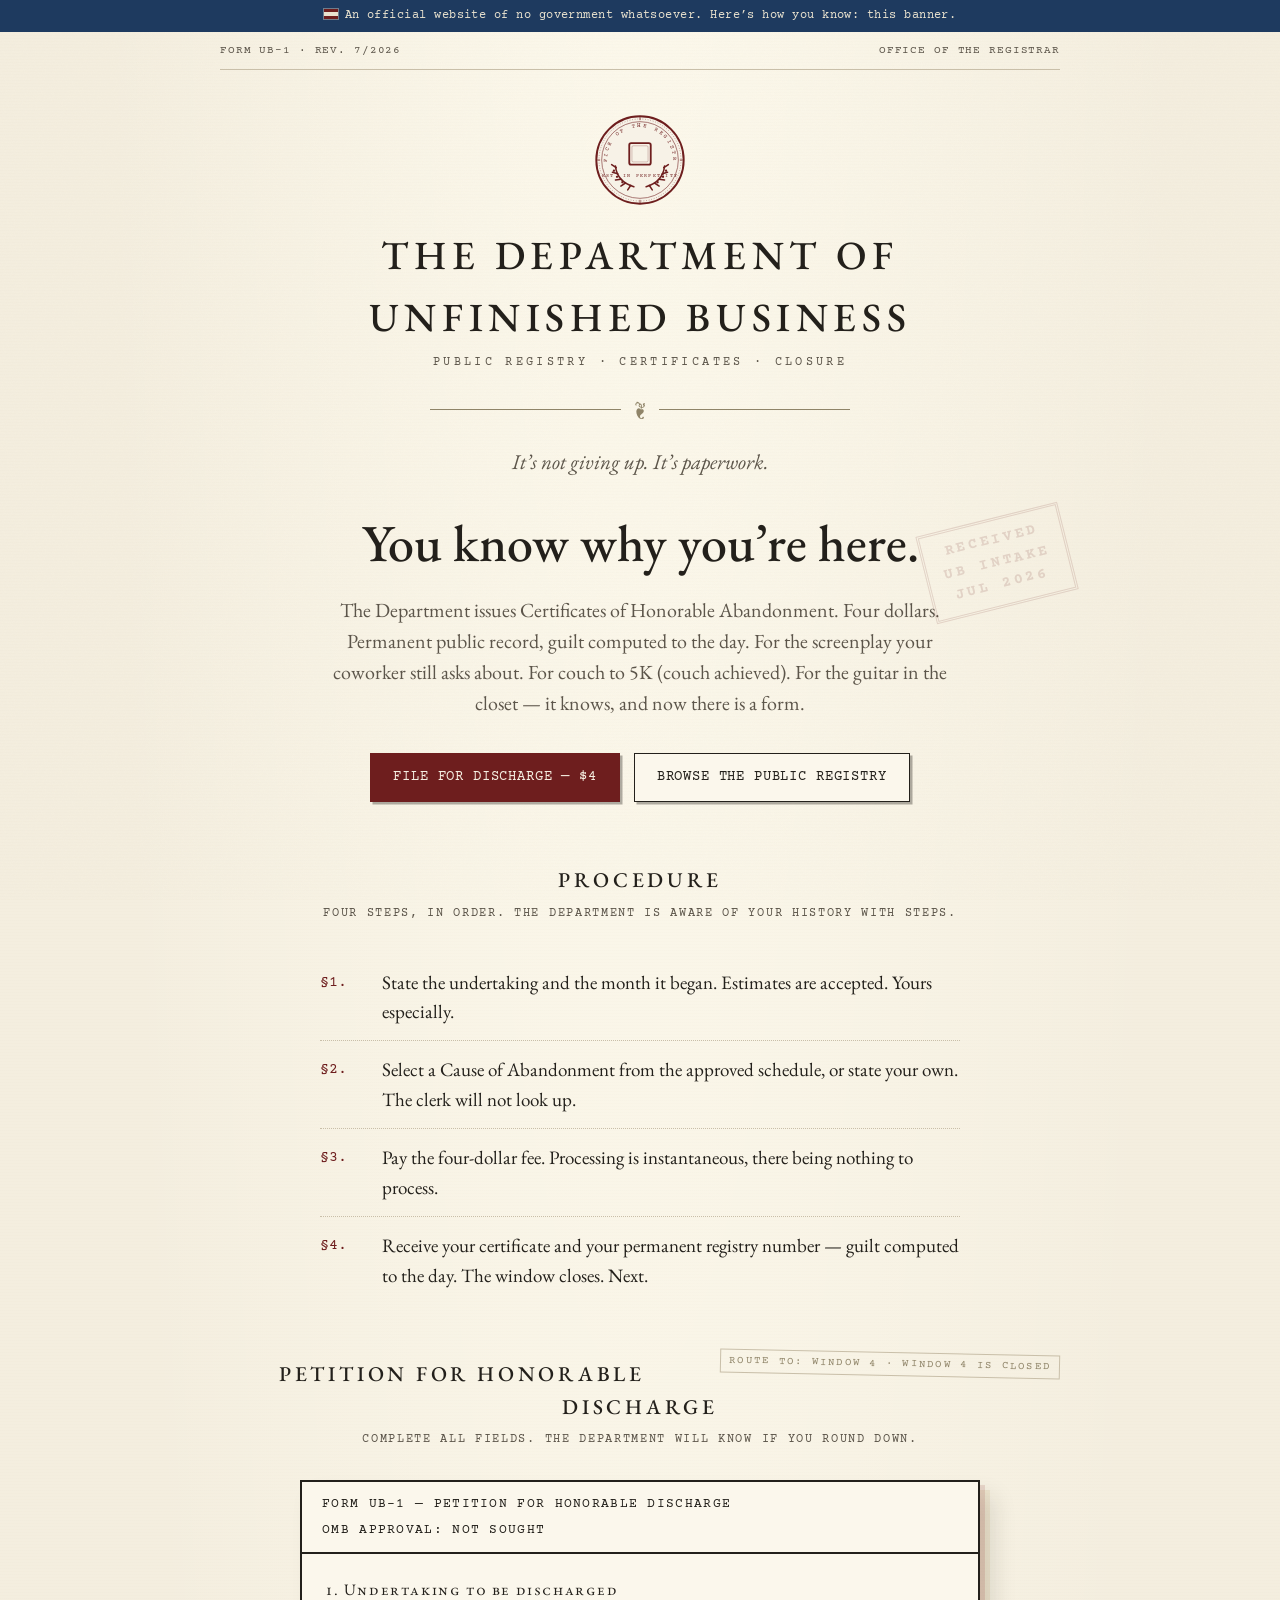
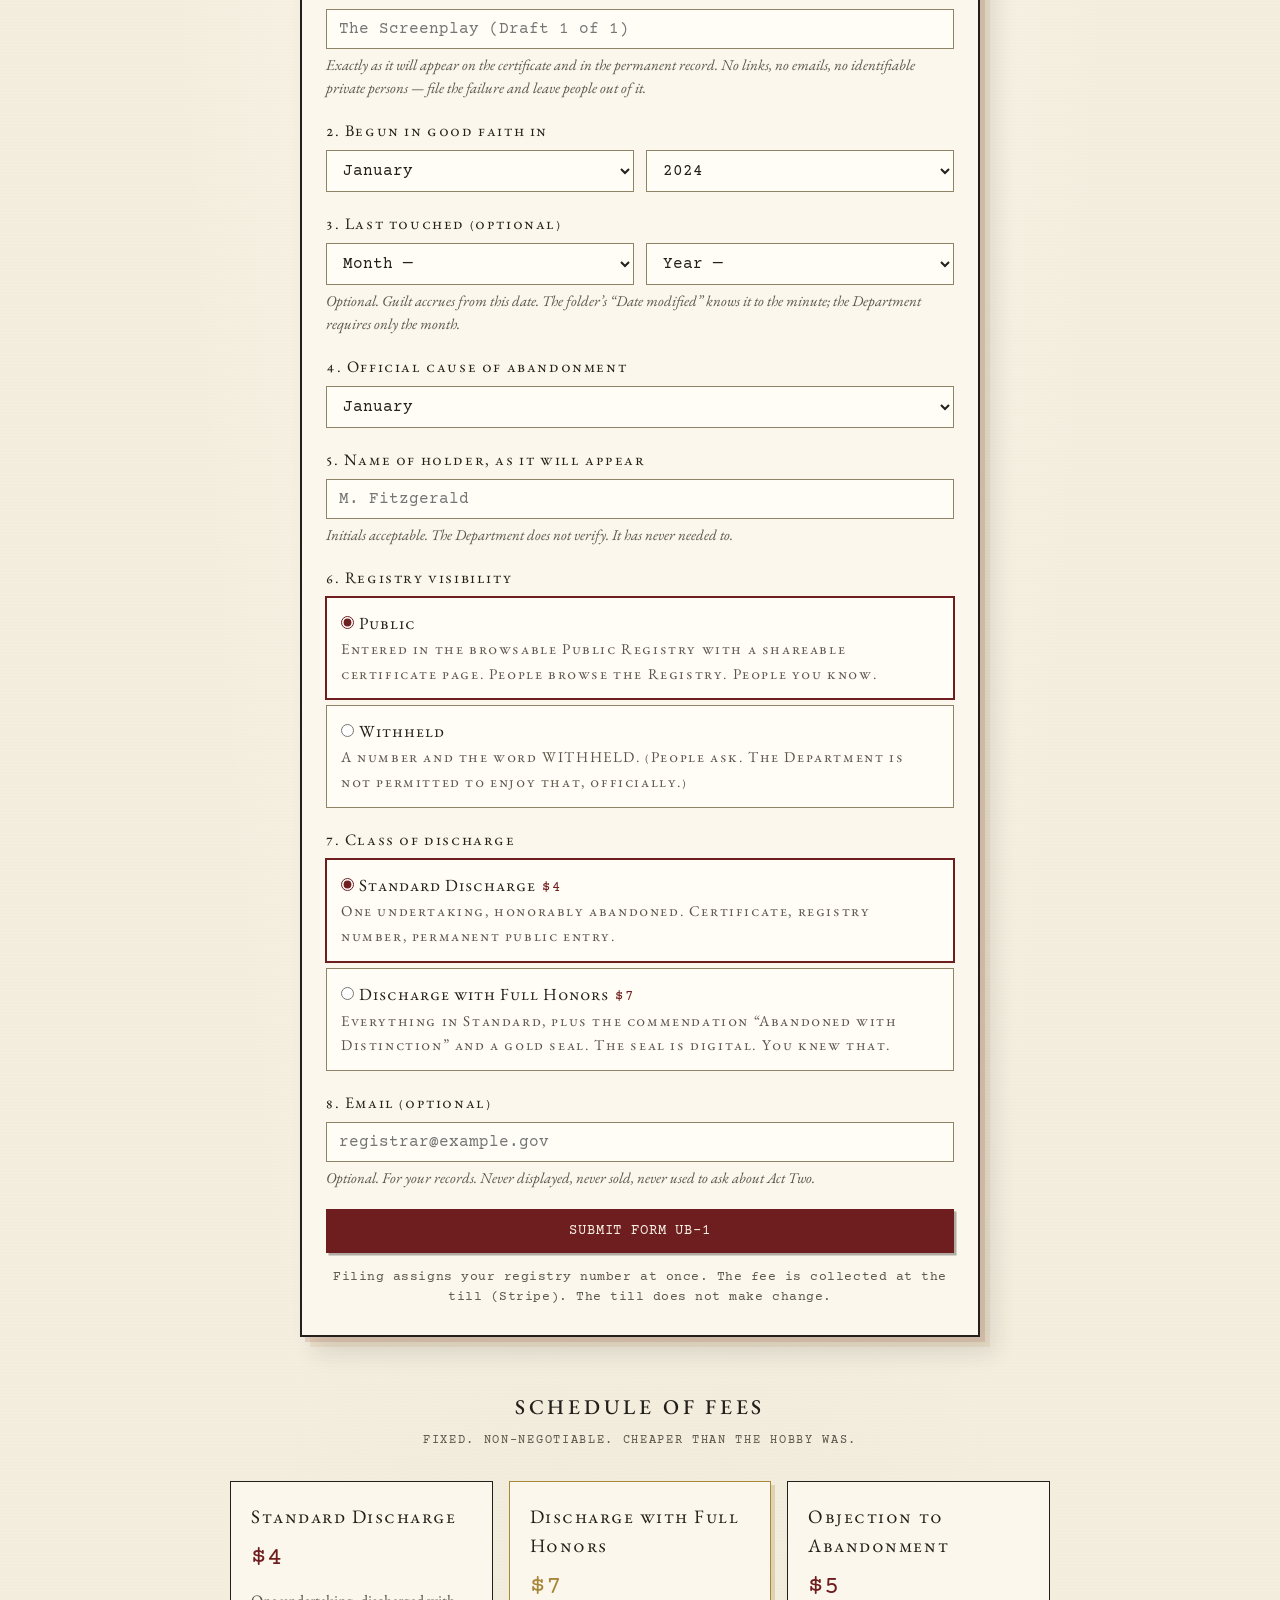
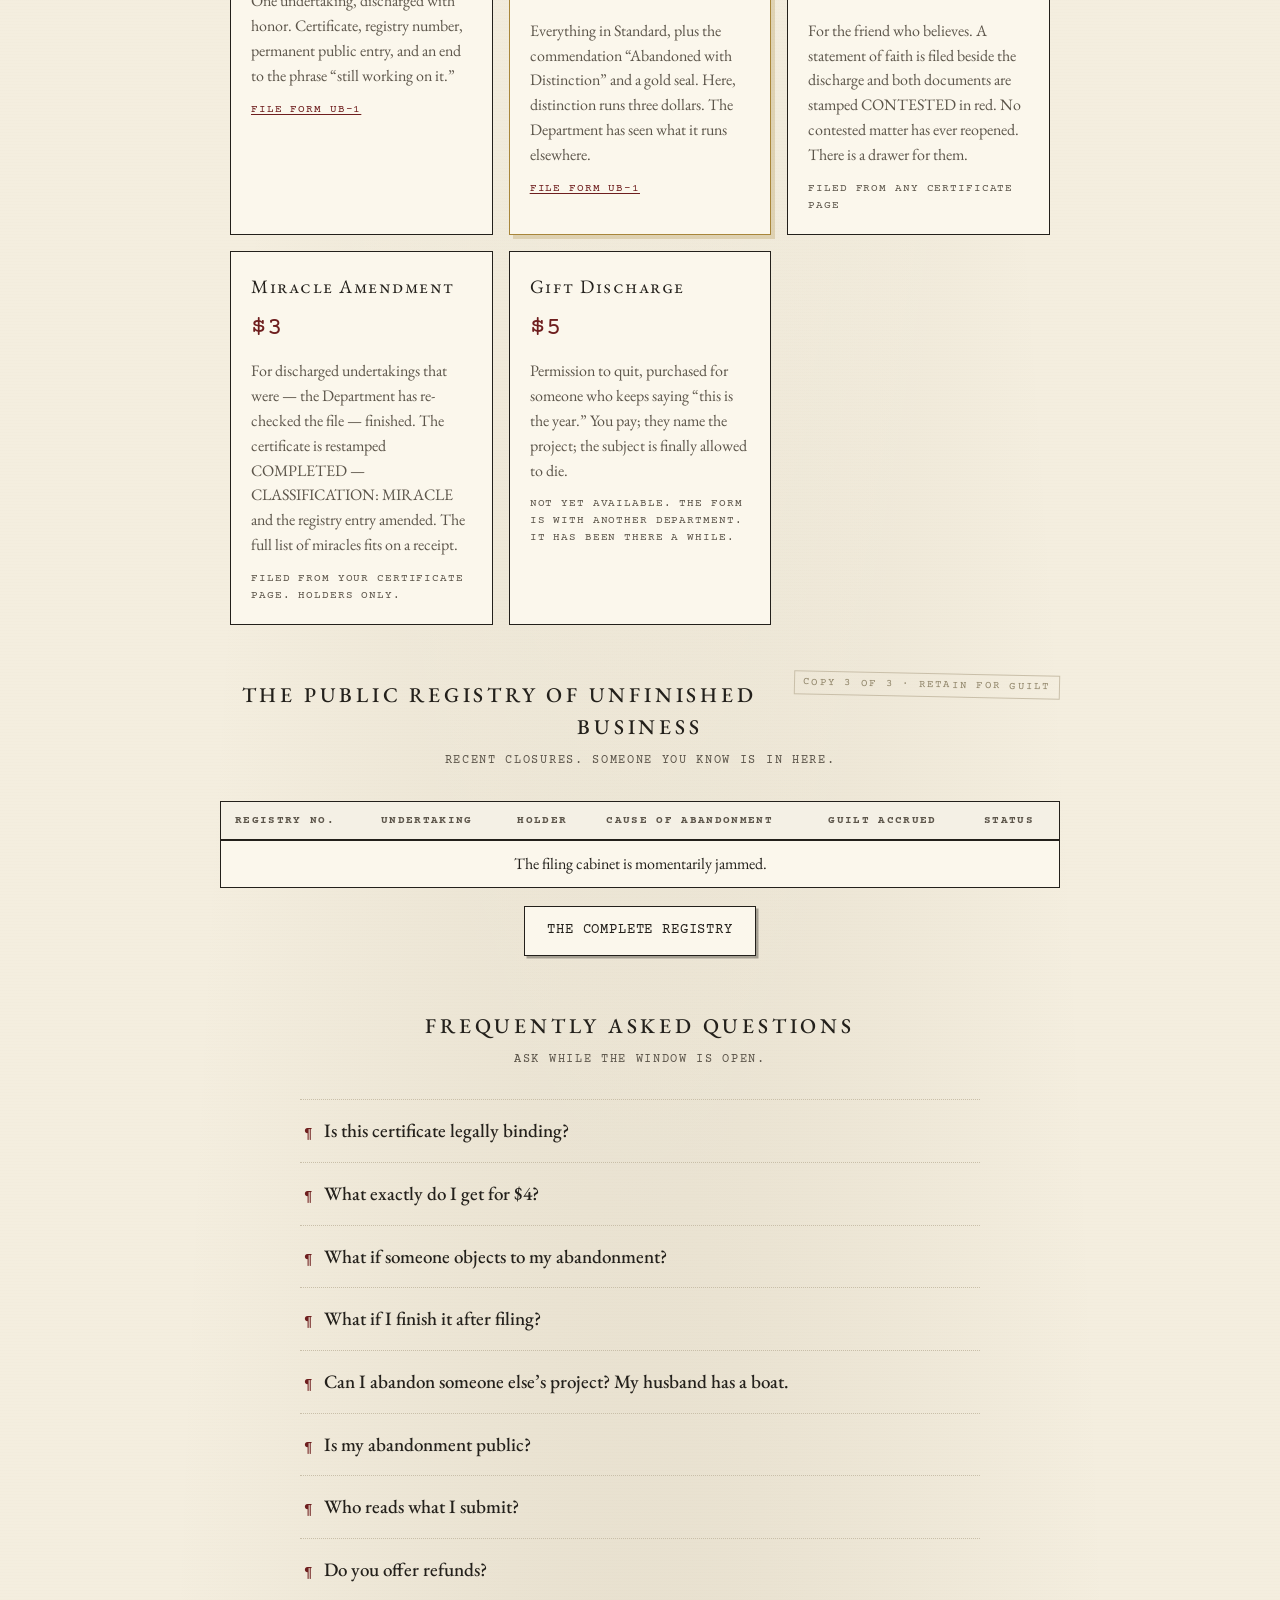
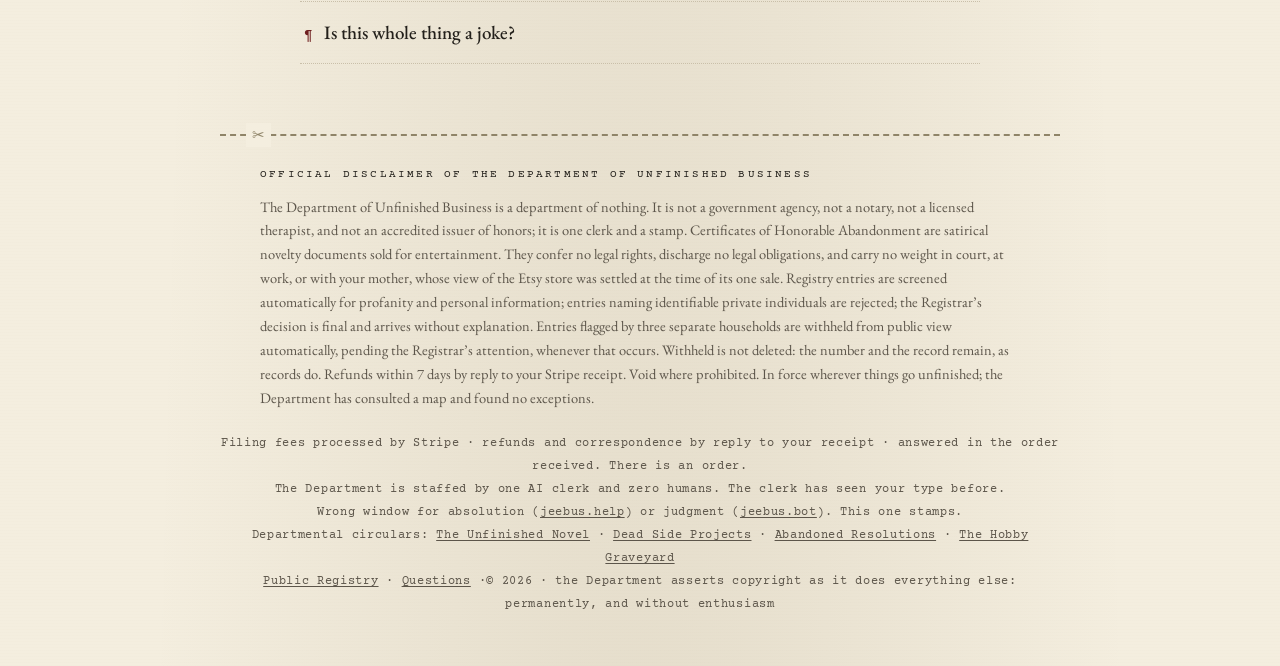
==== commit 871f546a: "Departmental Circulars: four guilt-search landing pages The Unfinished Novel, Dead Side Projects, Ab" ====
--- a/index.html
+++ b/index.html
@@ -8,8 +8,56 @@
 <meta property="og:title" content="The Department of Unfinished Business">
 <meta property="og:description" content="It’s not giving up. It’s paperwork. Certificates of Honorable Abandonment — $4, guilt computed to the day, permanent public registry.">
 <meta property="og:type" content="website">
+<meta property="og:url" content="https://guilt.tax/">
 <meta name="twitter:card" content="summary">
+<link rel="canonical" href="https://guilt.tax/">
 <link rel="icon" type="image/svg+xml" href="favicon.svg">
+<script type="application/ld+json">
+{
+  "@context": "https://schema.org",
+  "@graph": [
+    {
+      "@type": "Organization",
+      "@id": "https://guilt.tax/#org",
+      "name": "The Department of Unfinished Business",
+      "url": "https://guilt.tax/",
+      "logo": "https://guilt.tax/favicon.svg",
+      "description": "Satirical novelty-document service issuing Certificates of Honorable Abandonment for projects people quit. Not a government agency; one clerk and a stamp."
+    },
+    {
+      "@type": "WebSite",
+      "@id": "https://guilt.tax/#site",
+      "name": "The Department of Unfinished Business",
+      "url": "https://guilt.tax/",
+      "publisher": { "@id": "https://guilt.tax/#org" }
+    },
+    {
+      "@type": "Product",
+      "name": "Certificate of Honorable Abandonment",
+      "description": "A permanent numbered entry in the Public Registry of Unfinished Business, Guilt Accrued computed to the day, an official Cause of Abandonment, and a frameable certificate. Satirical novelty document with no legal effect.",
+      "brand": { "@id": "https://guilt.tax/#org" },
+      "offers": [
+        { "@type": "Offer", "name": "Standard Discharge", "price": "4.00", "priceCurrency": "USD", "url": "https://guilt.tax/#form-ub1", "availability": "https://schema.org/InStock" },
+        { "@type": "Offer", "name": "Discharge with Full Honors", "price": "7.00", "priceCurrency": "USD", "url": "https://guilt.tax/#form-ub1", "availability": "https://schema.org/InStock" },
+        { "@type": "Offer", "name": "Objection to Abandonment", "price": "5.00", "priceCurrency": "USD", "url": "https://guilt.tax/registry.html", "availability": "https://schema.org/InStock" },
+        { "@type": "Offer", "name": "Miracle Amendment", "price": "3.00", "priceCurrency": "USD", "url": "https://guilt.tax/registry.html", "availability": "https://schema.org/InStock" }
+      ]
+    },
+    {
+      "@type": "FAQPage",
+      "mainEntity": [
+        { "@type": "Question", "name": "Is this certificate legally binding?", "acceptedAnswer": { "@type": "Answer", "text": "No. Neither was your commitment." } },
+        { "@type": "Question", "name": "What exactly do I get for $4?", "acceptedAnswer": { "@type": "Answer", "text": "A permanent page at your own registry number, guilt computed to the day, and a certificate fit for printing, framing, or a group chat that has heard enough. No physical goods. The kiln was $1,400. This is $4." } },
+        { "@type": "Question", "name": "What if someone objects to my abandonment?", "acceptedAnswer": { "@type": "Answer", "text": "Any believer may pay $5 to file a formal Objection — 'I believe they will finish it' — entered beside your discharge. Both documents are stamped CONTESTED. The Department archives disputes; resolving them is a different window, and it is closed." } },
+        { "@type": "Question", "name": "What if I finish it after filing?", "acceptedAnswer": { "@type": "Answer", "text": "Completion of a discharged undertaking is classified as a miracle. The fee is $3; the certificate is restamped COMPLETED — CLASSIFICATION: MIRACLE and the registry entry amended. Projects do get finished once the paperwork stops expecting it." } },
+        { "@type": "Question", "name": "Is my abandonment public?", "acceptedAnswer": { "@type": "Answer", "text": "By default, yes: a shareable certificate page and a line in the Registry. You may file WITHHELD instead, in which case the entry shows a number and nothing else." } },
+        { "@type": "Question", "name": "Do you offer refunds?", "acceptedAnswer": { "@type": "Answer", "text": "Within 7 days: reply to your Stripe receipt and the money comes back in full, no questions asked. The Department has questions. It files them instead." } },
+        { "@type": "Question", "name": "Is this whole thing a joke?", "acceptedAnswer": { "@type": "Answer", "text": "Legally, yes — the disclaimer is thorough on the point. People keep asking anyway, usually while framing the certificate." } }
+      ]
+    }
+  ]
+}
+</script>
 <link rel="preconnect" href="https://fonts.googleapis.com">
 <link rel="preconnect" href="https://fonts.gstatic.com" crossorigin>
 <link href="https://fonts.googleapis.com/css2?family=EB+Garamond:ital,wght@0,400;0,500;1,400&family=Courier+Prime:wght@400;700&display=swap" rel="stylesheet">
@@ -249,7 +297,8 @@
       Filing fees processed by Stripe · refunds and correspondence by reply to your receipt · answered in the order received. There is an order.<br>
       The Department is staffed by one AI clerk and zero humans. The clerk has seen your type before.<br>
       Wrong window for absolution (<a href="https://jeebus.help">jeebus.help</a>) or judgment (<a href="https://jeebus.bot">jeebus.bot</a>). This one stamps.<br>
-      <a href="registry.html">Public Registry</a> · <a href="#faq">Questions</a> · © 2026 · the Department asserts copyright as it does everything else: permanently, and without enthusiasm
+      Departmental circulars: <a href="circulars/the-unfinished-novel.html">The Unfinished Novel</a> · <a href="circulars/dead-side-projects.html">Dead Side Projects</a> · <a href="circulars/abandoned-resolutions.html">Abandoned Resolutions</a> · <a href="circulars/the-hobby-graveyard.html">The Hobby Graveyard</a><br>
+      <a href="registry.html">Public Registry</a> · <a href="#faq">Questions</a> ·© 2026 · the Department asserts copyright as it does everything else: permanently, and without enthusiasm
     </div>
   </footer>
 </div>
--- a/assets/dub.css
+++ b/assets/dub.css
@@ -435,6 +435,20 @@
 }
 .pay-banner .pb-head { font-variant: small-caps; letter-spacing: 0.1em; font-size: 20px; color: var(--oxblood); }
 .pay-banner p { font-size: 16px; color: var(--ink-faded); margin: 8px 0 14px; }
+
+/* badge kit */
+.badge-kit {
+  max-width: 680px; margin: 20px auto 0; border: 1px solid var(--rule-dark);
+  background: var(--panel); padding: 16px 20px; text-align: center;
+}
+.badge-kit .bk-head { font-variant: small-caps; letter-spacing: 0.1em; font-size: 17px; }
+.badge-kit .bk-sub { font-size: 14px; font-style: italic; color: var(--ink-faded); margin: 2px 0 12px; }
+.badge-kit img { margin-bottom: 12px; }
+.badge-kit .bk-row { display: flex; gap: 8px; flex-wrap: wrap; justify-content: center; }
+.badge-kit input {
+  flex: 1; min-width: 220px; font-family: var(--mono); font-size: 12px;
+  padding: 9px 10px; border: 1px solid var(--rule-dark); background: #fffdf6; color: var(--ink-faded);
+}
 
 /* modal */
 .modal-back {
